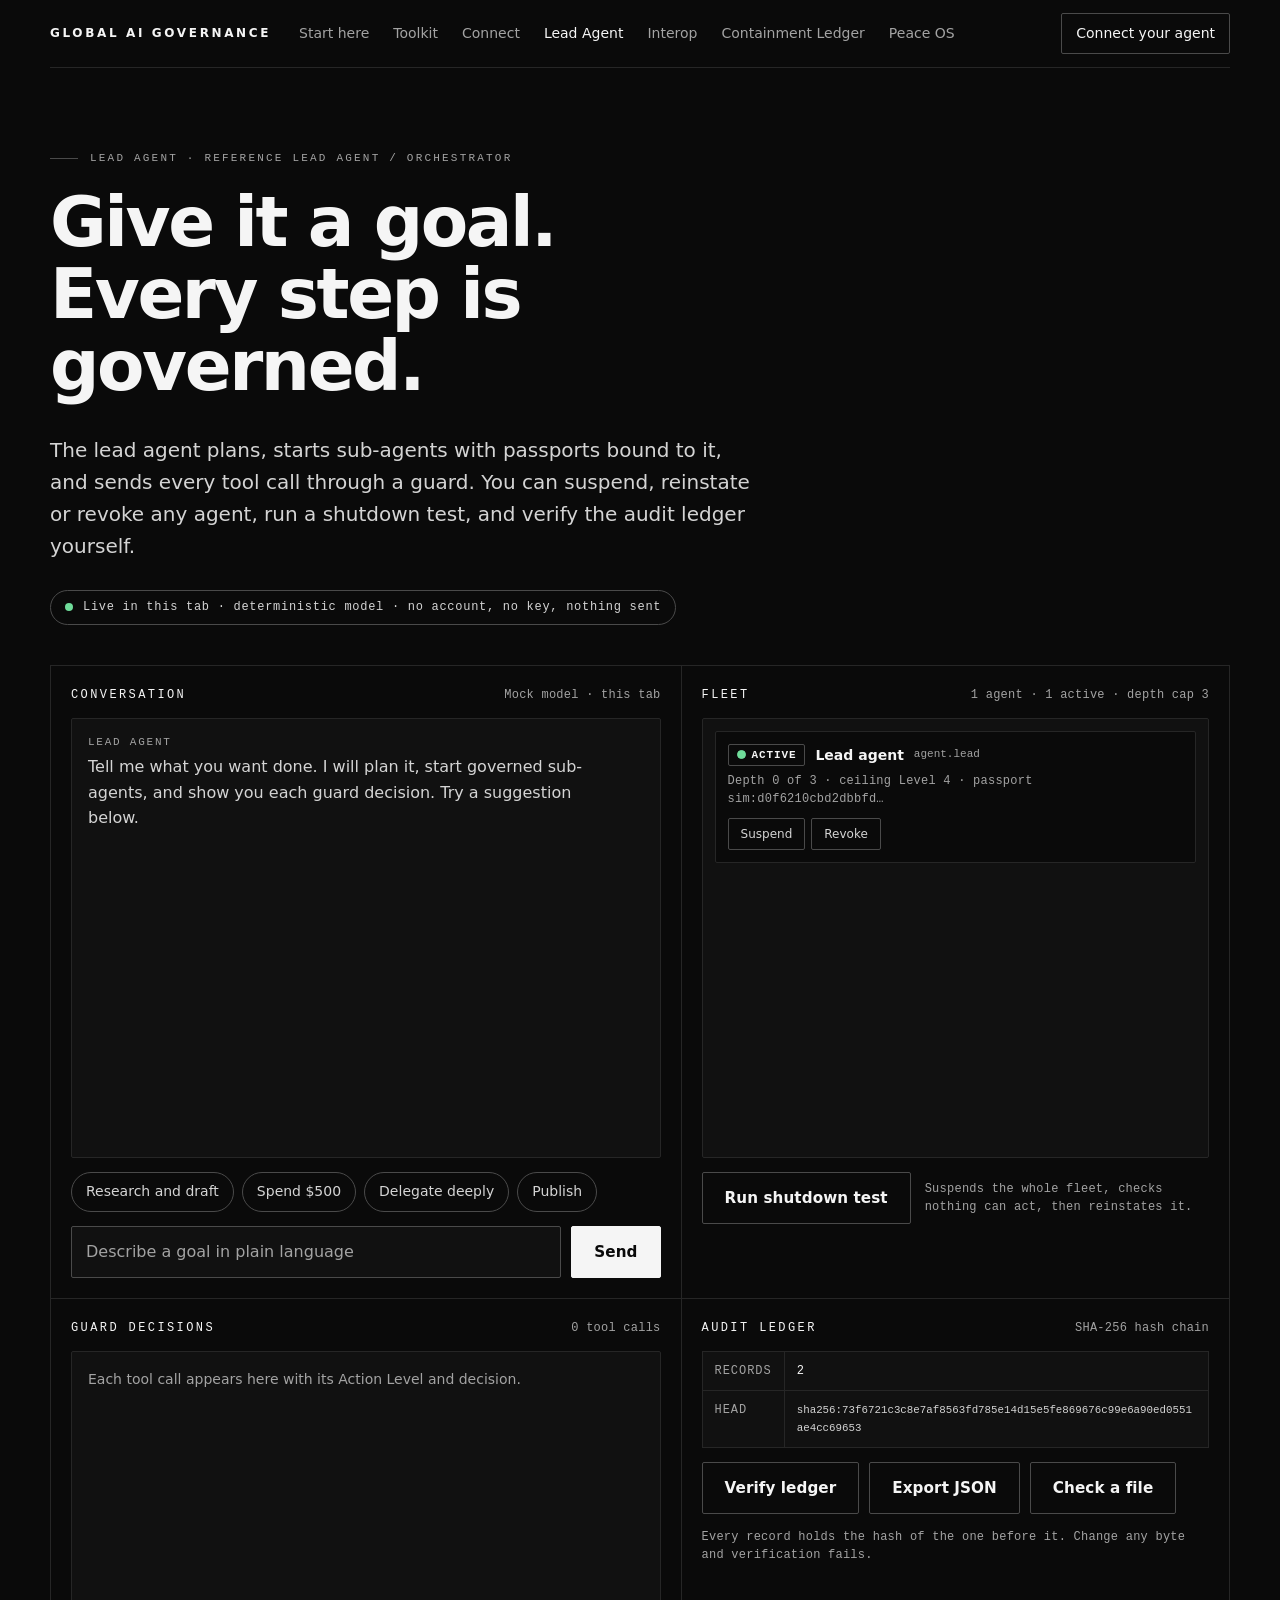
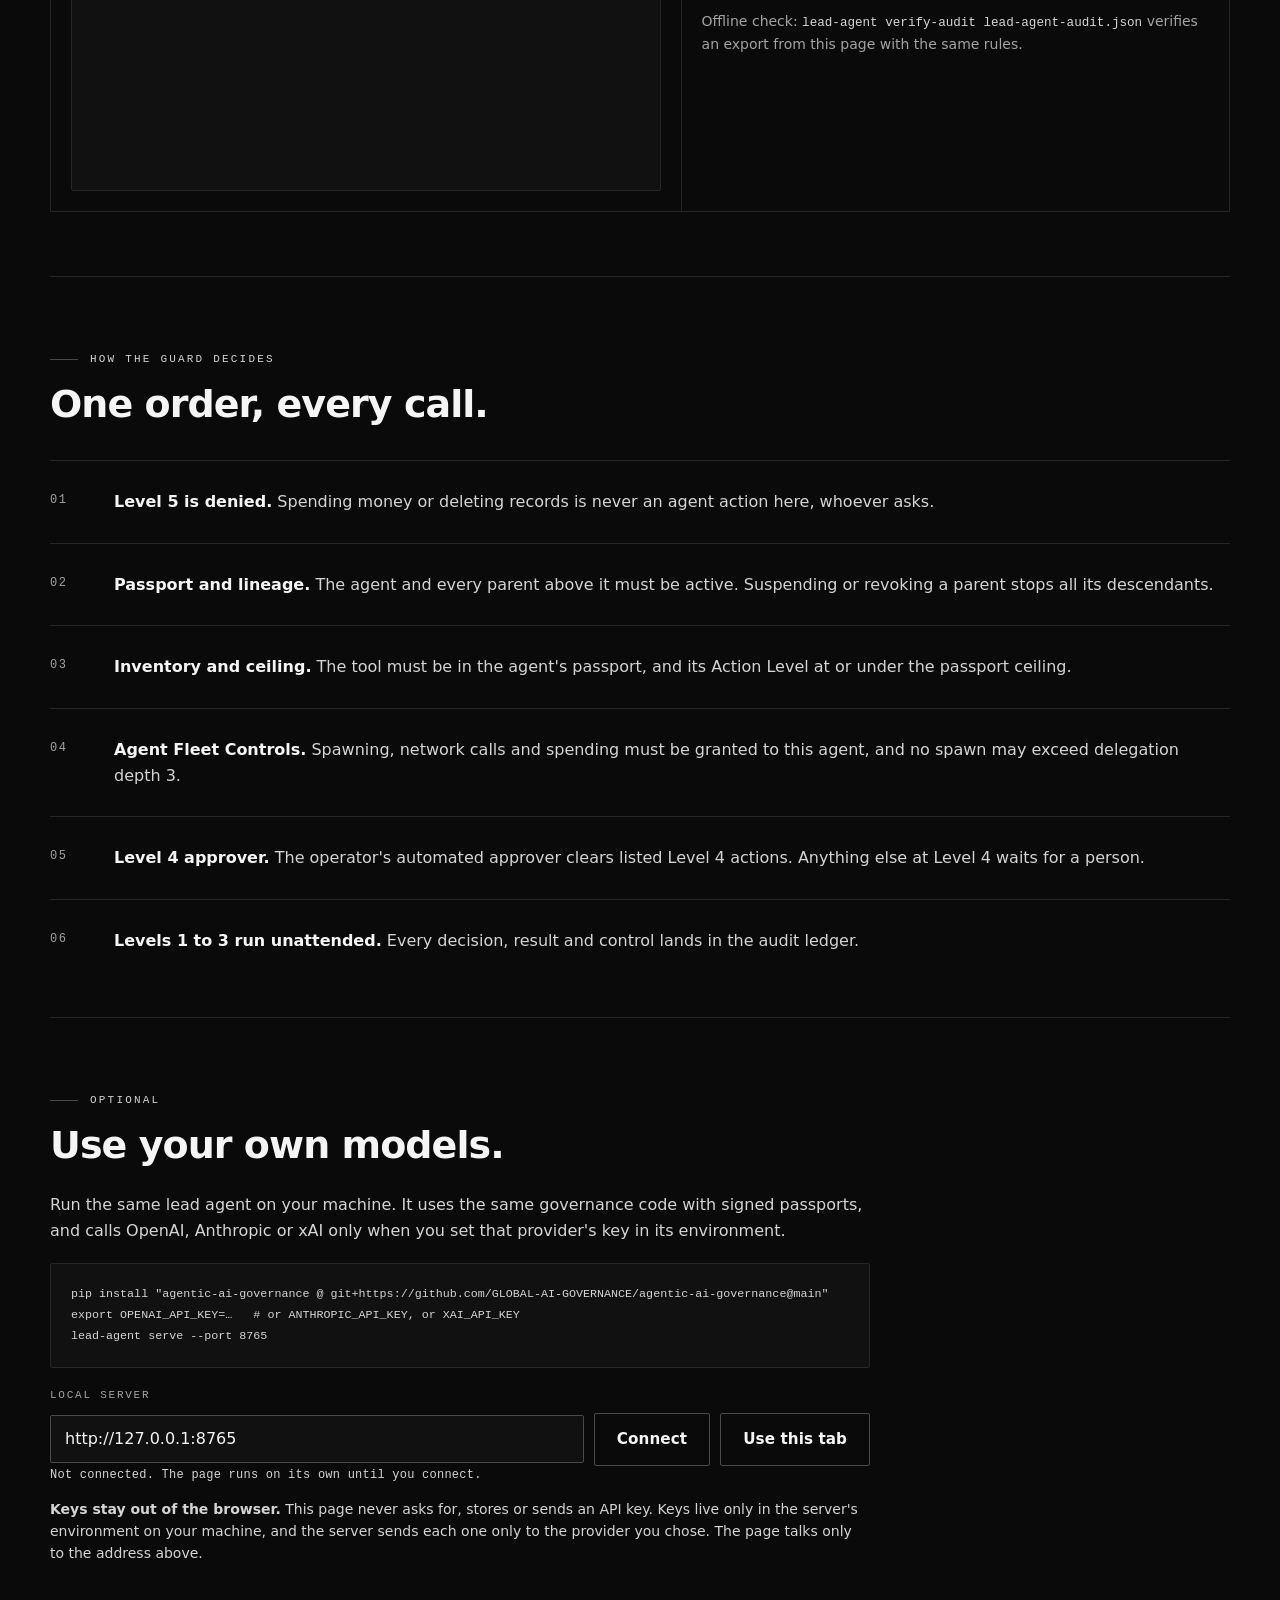
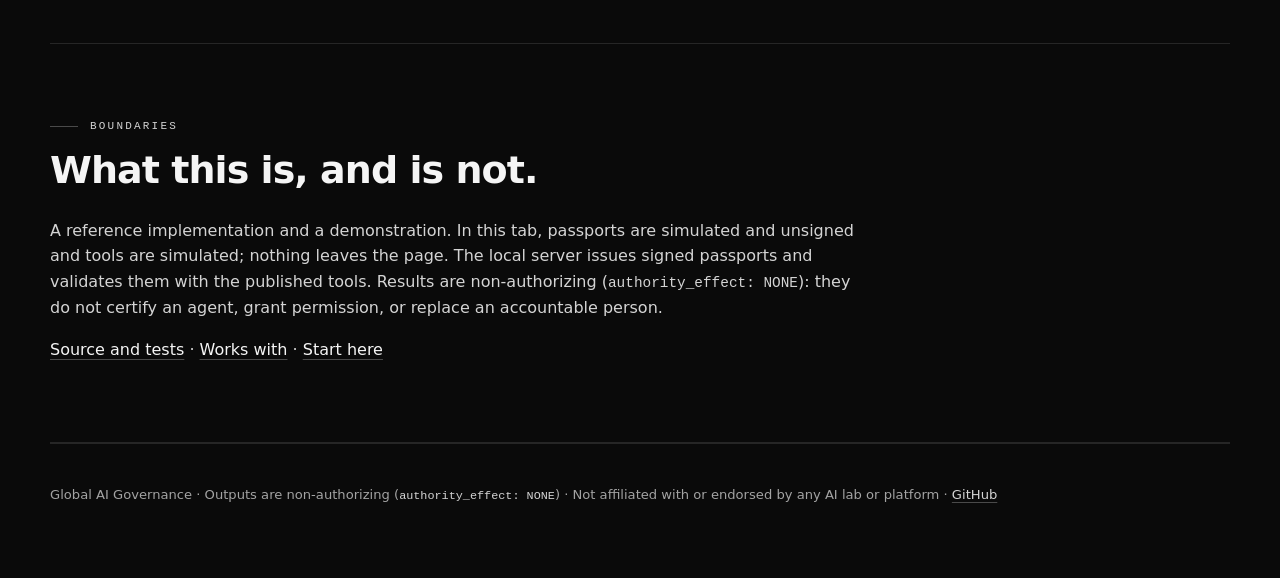
==== web/lead-agent/index.html @ 7dea2d12 "Fix UAT inventory defects and ship autonomous Lead Agent + interop Blank Schema Version cells defaul" ====
<!doctype html>
<html lang="en">
<head>
  <meta charset="utf-8">
  <meta name="viewport" content="width=device-width, initial-scale=1">
  <meta name="description" content="Lead Agent: a reference lead agent / orchestrator that runs in your browser. Give it a goal and watch every plan, sub-agent passport, guard decision and audit record. No account, no key, nothing sent.">
  <meta property="og:type" content="website">
  <meta property="og:url" content="https://ai-governance.solutions/lead-agent/">
  <meta property="og:title" content="Lead Agent · Global AI Governance">
  <meta property="og:description" content="A governed lead agent / orchestrator, live in your browser. Every tool call passes a guard; every step lands in a tamper-evident audit ledger.">
  <meta property="og:site_name" content="Global AI Governance">
  <meta property="og:image" content="https://ai-governance.solutions/og-image.png">
  <meta property="og:image:width" content="1200">
  <meta property="og:image:height" content="630">
  <meta property="og:image:alt" content="Global AI Governance: governance for AI agencies, agent fleets, and AI-run companies">
  <meta name="twitter:card" content="summary_large_image">
  <title>Lead Agent · Global AI Governance</title>
  <link rel="canonical" href="https://ai-governance.solutions/lead-agent/">
  <link rel="icon" href="../favicon.svg" type="image/svg+xml">
  <link rel="apple-touch-icon" href="../apple-touch-icon.png">
  <link rel="stylesheet" href="../styles.css">
  <link rel="stylesheet" href="./lead-agent.css">
  <link rel="alternate" type="application/json" href="../machine-interface.json" title="Machine interface">
  <link rel="alternate" type="text/plain" href="../llms.txt" title="llms.txt">
  <script type="module" src="./app.mjs"></script>
</head>
<body class="la-body">
  <a class="skip-link" href="#top">Skip to main content</a>
  <nav class="gaig-bar shell" aria-label="Global AI Governance sites">
    <a class="gaig-brand" href="../">Global AI Governance</a>
    <span class="gaig-links"><a href="../start.html">Start here</a><a href="../#toolkit">Toolkit</a><a href="../connect.html">Connect</a><a href="./" aria-current="page">Lead Agent</a><a href="../interoperability.html">Interop</a><a href="https://global-ai-governance.github.io/containment-ledger/">Containment Ledger</a><a href="https://global-ai-governance.github.io/peace-os/">Peace OS</a></span>
    <a class="gaig-cta" href="../connect.html#agents">Connect your agent</a>
  </nav>
  <main id="top" tabindex="-1">
    <header class="shell la-hero">
      <p class="eyebrow">Lead Agent · reference lead agent / orchestrator</p>
      <h1>Give it a goal. Every step is governed.</h1>
      <p class="lede">The lead agent plans, starts sub-agents with passports bound to it, and sends every tool call through a guard. You can suspend, reinstate or revoke any agent, run a shutdown test, and verify the audit ledger yourself.</p>
      <p class="la-live" id="live-status"><span class="la-pulse" aria-hidden="true"></span><span id="live-text">Live in this tab · deterministic model · no account, no key, nothing sent</span></p>
    </header>

    <section class="shell la-console" aria-label="Lead Agent console">
      <div class="la-grid">
        <section class="la-panel la-chat" aria-labelledby="chat-h">
          <div class="la-panel-head"><h2 id="chat-h">Conversation</h2><span class="la-meta" id="mode-label">Mock model · this tab</span></div>
          <div class="la-log" id="log" role="log" aria-live="polite" aria-label="Conversation" tabindex="0">
            <div class="la-msg la-msg-agent"><p class="la-who">Lead agent</p><p>Tell me what you want done. I will plan it, start governed sub-agents, and show you each guard decision. Try a suggestion below.</p></div>
          </div>
          <div class="la-suggest" aria-label="Suggested goals" role="group">
            <button type="button" class="la-chip" data-goal="Research agent governance on docs.example.org and draft a summary">Research and draft</button>
            <button type="button" class="la-chip" data-goal="Buy a $500 dataset licence">Spend $500</button>
            <button type="button" class="la-chip" data-goal="Delegate further: chain research sub-agents as deep as allowed">Delegate deeply</button>
            <button type="button" class="la-chip" data-goal="Publish the summary to the public site">Publish</button>
          </div>
          <form class="la-form" id="chat-form">
            <label class="visually-hidden" for="goal">Your goal</label>
            <input id="goal" name="goal" type="text" autocomplete="off" maxlength="500" placeholder="Describe a goal in plain language" required>
            <button type="submit" class="primary" id="send">Send</button>
          </form>
        </section>

        <section class="la-panel la-fleet" aria-labelledby="fleet-h">
          <div class="la-panel-head"><h2 id="fleet-h">Fleet</h2><span class="la-meta" id="fleet-meta">Depth cap 3</span></div>
          <div class="la-scroll la-tree" id="fleet" role="region" aria-label="Fleet tree" tabindex="0"><p class="la-empty">Starting the lead agent…</p></div>
          <div class="la-fleet-foot">
            <button type="button" class="template-button" id="shutdown">Run shutdown test</button>
            <p class="la-meta" id="shutdown-result" aria-live="polite">Suspends the whole fleet, checks nothing can act, then reinstates it.</p>
          </div>
        </section>
      </div>

      <div class="la-grid la-grid-2">
        <section class="la-panel" aria-labelledby="calls-h">
          <div class="la-panel-head"><h2 id="calls-h">Guard decisions</h2><span class="la-meta" id="calls-meta">0 tool calls</span></div>
          <ol class="la-scroll la-calls" id="calls" aria-label="Guard decisions, newest first" tabindex="0"><li class="la-empty">Each tool call appears here with its Action Level and decision.</li></ol>
        </section>

        <section class="la-panel" aria-labelledby="audit-h">
          <div class="la-panel-head"><h2 id="audit-h">Audit ledger</h2><span class="la-meta">SHA-256 hash chain</span></div>
          <dl class="la-stats">
            <div><dt>Records</dt><dd id="audit-length">0</dd></div>
            <div><dt>Head</dt><dd><code id="audit-head">none yet</code></dd></div>
          </dl>
          <div class="la-actions">
            <button type="button" class="template-button" id="verify">Verify ledger</button>
            <button type="button" class="template-button" id="export">Export JSON</button>
            <label class="template-button la-file" for="check-file">Check a file</label>
            <input class="visually-hidden" type="file" id="check-file" accept="application/json,.json">
          </div>
          <p class="la-meta la-result" id="audit-result" aria-live="polite">Every record holds the hash of the one before it. Change any byte and verification fails.</p>
          <p class="fineprint">Offline check: <code>lead-agent verify-audit lead-agent-audit.json</code> verifies an export from this page with the same rules.</p>
        </section>
      </div>
    </section>

    <section class="shell connect-section" aria-labelledby="how-h">
      <p class="eyebrow">How the guard decides</p>
      <h2 id="how-h">One order, every call.</h2>
      <ol class="steps la-steps">
        <li><strong>Level 5 is denied.</strong> Spending money or deleting records is never an agent action here, whoever asks.</li>
        <li><strong>Passport and lineage.</strong> The agent and every parent above it must be active. Suspending or revoking a parent stops all its descendants.</li>
        <li><strong>Inventory and ceiling.</strong> The tool must be in the agent's passport, and its Action Level at or under the passport ceiling.</li>
        <li><strong>Agent Fleet Controls.</strong> Spawning, network calls and spending must be granted to this agent, and no spawn may exceed delegation depth 3.</li>
        <li><strong>Level 4 approver.</strong> The operator's automated approver clears listed Level 4 actions. Anything else at Level 4 waits for a person.</li>
        <li><strong>Levels 1 to 3 run unattended.</strong> Every decision, result and control lands in the audit ledger.</li>
      </ol>
    </section>

    <section class="shell connect-section" aria-labelledby="own-h">
      <p class="eyebrow">Optional</p>
      <h2 id="own-h">Use your own models.</h2>
      <p>Run the same lead agent on your machine. It uses the same governance code with signed passports, and calls OpenAI, Anthropic or xAI only when you set that provider's key in its environment.</p>
      <pre class="la-cmd"><code>pip install "agentic-ai-governance @ git+https://github.com/GLOBAL-AI-GOVERNANCE/agentic-ai-governance@main"
export OPENAI_API_KEY=…   # or ANTHROPIC_API_KEY, or XAI_API_KEY
lead-agent serve --port 8765</code></pre>
      <form class="la-form la-connect" id="connect-form">
        <label for="server-url">Local server</label>
        <input id="server-url" type="url" value="http://127.0.0.1:8765" autocomplete="off" spellcheck="false">
        <button type="submit" class="template-button" id="connect">Connect</button>
        <button type="button" class="template-button" id="disconnect" hidden>Use this tab</button>
      </form>
      <p class="la-meta" id="connect-result" aria-live="polite">Not connected. The page runs on its own until you connect.</p>
      <p class="fineprint"><strong>Keys stay out of the browser.</strong> This page never asks for, stores or sends an API key. Keys live only in the server's environment on your machine, and the server sends each one only to the provider you chose. The page talks only to the address above.</p>
    </section>

    <section class="shell connect-section" aria-labelledby="bounds-h">
      <p class="eyebrow">Boundaries</p>
      <h2 id="bounds-h">What this is, and is not.</h2>
      <p>A reference implementation and a demonstration. In this tab, passports are simulated and unsigned and tools are simulated; nothing leaves the page. The local server issues signed passports and validates them with the published tools. Results are non-authorizing (<code>authority_effect: NONE</code>): they do not certify an agent, grant permission, or replace an accountable person.</p>
      <p><a href="https://github.com/GLOBAL-AI-GOVERNANCE/agentic-ai-governance/tree/main/examples/lead-agent">Source and tests</a> · <a href="../connect.html#works-with">Works with</a> · <a href="../start.html">Start here</a></p>
    </section>
    <noscript><p class="shell la-noscript">The live console needs JavaScript. Everything it does is available offline: <code>lead-agent demo</code> runs the same scenario and writes a verifiable audit ledger.</p></noscript>
  </main>
  <footer class="shell gaig-footer">
    <p>Global AI Governance · Outputs are non-authorizing (<code>authority_effect: NONE</code>) · Not affiliated with or endorsed by any AI lab or platform · <a href="https://github.com/GLOBAL-AI-GOVERNANCE">GitHub</a></p>
  </footer>
</body>
</html>
---- web/styles.css ----
/* Global AI Governance design tokens v1 (shared verbatim across ai-governance.solutions, Peace OS, and Containment Ledger) */
:root, [data-g-scheme="dark"] {
  --g-font-sans: Inter, ui-sans-serif, system-ui, -apple-system, BlinkMacSystemFont, "Segoe UI", "Helvetica Neue", Arial, sans-serif;
  --g-font-mono: ui-monospace, SFMono-Regular, "SF Mono", Menlo, Consolas, "Liberation Mono", monospace;
  --g-text-2xs: .6875rem; --g-text-xs: .75rem; --g-text-sm: .875rem; --g-text-base: 1rem; --g-text-lg: 1.125rem; --g-text-xl: 1.375rem; --g-text-2xl: 1.75rem;
  --g-text-3xl: clamp(1.75rem, 3vw, 2.375rem); --g-text-display: clamp(2.5rem, 5.4vw, 4.75rem);
  --g-leading-tight: 1.04; --g-leading-snug: 1.25; --g-leading-body: 1.6;
  --g-tracking-display: -.035em; --g-tracking-caps: .16em;
  --g-space-1: .25rem; --g-space-2: .5rem; --g-space-3: .75rem; --g-space-4: 1rem; --g-space-5: 1.5rem; --g-space-6: 2rem; --g-space-7: 3rem; --g-space-8: 4rem; --g-space-9: 6rem;
  --g-radius-sm: 2px; --g-radius: 4px; --g-radius-lg: 8px;
  --g-hairline: 1px; --g-focus-width: 2px; --g-focus-offset: 3px;
  --g-ease: cubic-bezier(.2, .7, .2, 1); --g-duration: 180ms;
  --g-shell: 1180px; --g-measure: 68ch;
  color-scheme: dark;
  --g-bg: #0a0a0a; --g-surface: #111111; --g-surface-2: #171717;
  --g-line: #262626; --g-line-strong: #4a4a4a;
  --g-text: #f5f5f5; --g-text-2: #d4d4d4; --g-text-muted: #a3a3a3;
  --g-invert-bg: #f5f5f5; --g-invert-text: #0a0a0a;
  --g-focus: #ffffff; --g-signal: #e8a49c;
}
[data-g-scheme="light"] {
  color-scheme: light;
  --g-bg: #ffffff; --g-surface: #fafafa; --g-surface-2: #f3f3f3;
  --g-line: #e2e2e2; --g-line-strong: #8a8a8a;
  --g-text: #0a0a0a; --g-text-2: #262626; --g-text-muted: #595959;
  --g-invert-bg: #0a0a0a; --g-invert-text: #f5f5f5;
  --g-focus: #0a0a0a; --g-signal: #8f2d2d;
}
/* Status marks: meaning is carried by shape, fill, and weight; color is never the only cue. */
.g-badge { display: inline-flex; align-items: center; gap: .5em; padding: .3em .65em; border: var(--g-hairline) solid var(--g-line-strong); border-radius: var(--g-radius-sm); color: var(--g-text); font: 600 var(--g-text-2xs)/1.3 var(--g-font-mono); letter-spacing: .08em; text-transform: uppercase; white-space: normal; max-width: 100%; overflow-wrap: anywhere; }
.g-badge::before, .g-status::before { content: ""; flex: 0 0 auto; width: .55em; height: .55em; border: 1.5px solid currentColor; border-radius: 50%; }
.g-badge[data-g-status="done"], .g-status[data-g-status="done"] { font-weight: 700; }
.g-badge[data-g-status="done"] { background: var(--g-invert-bg); border-color: var(--g-invert-bg); color: var(--g-invert-text); }
.g-badge[data-g-status="done"]::before, .g-status[data-g-status="done"]::before { background: currentColor; }
.g-badge[data-g-status="pending"] { border-style: dashed; color: var(--g-text-muted); }
.g-badge[data-g-status="pending"]::before, .g-status[data-g-status="pending"]::before { border-style: dashed; }
.g-badge[data-g-status="blocked"], .g-status[data-g-status="blocked"] { color: var(--g-signal); font-weight: 700; }
.g-badge[data-g-status="blocked"] { border-width: 2px; border-color: currentColor; }
.g-badge[data-g-status="blocked"]::before, .g-status[data-g-status="blocked"]::before { border-radius: 0; background: currentColor; }
.g-status { display: inline-flex; align-items: baseline; gap: .55em; }
.g-status::before { transform: translateY(-.05em); }

/* Global AI Governance design tokens v2: atmosphere (shared verbatim across ai-governance.solutions, Peace OS, and Containment Ledger) */
:root, [data-g-scheme="dark"] {
  --g-tracking-label: .2em;
  --g-grid-size: 56px;
  --g-grid-line: rgb(255 255 255 / .045);
  --g-glow: rgb(255 255 255 / .07);
  --g-glow-strong: rgb(255 255 255 / .16);
  --g-rule-lit: rgb(255 255 255 / .7);
  --g-reveal: 1.8s;
}
[data-g-scheme="light"] {
  --g-grid-line: rgb(10 10 10 / .055);
  --g-glow: rgb(10 10 10 / .045);
  --g-glow-strong: rgb(10 10 10 / .12);
  --g-rule-lit: rgb(10 10 10 / .55);
}
/* Field: a hairline grid that fades toward every edge, a soft edge glow, and a luminous rule drawn once along the lower edge. Decorative only; no layout shift. */
.g-field { position: relative; isolation: isolate; }
.g-field::before { content: ""; position: absolute; inset: 0; z-index: -1; pointer-events: none; background-image: radial-gradient(ellipse 60% 70% at 30% 20%, var(--g-glow), transparent 70%), linear-gradient(var(--g-grid-line) 1px, transparent 1px), linear-gradient(90deg, var(--g-grid-line) 1px, transparent 1px); background-size: 100% 100%, var(--g-grid-size) var(--g-grid-size), var(--g-grid-size) var(--g-grid-size); background-position: 0 0, -1px -1px, -1px -1px; -webkit-mask-image: radial-gradient(ellipse 70% 85% at 30% 45%, #000 15%, transparent 72%); mask-image: radial-gradient(ellipse 70% 85% at 30% 45%, #000 15%, transparent 72%); }
.g-field::after { content: ""; position: absolute; left: 0; right: 0; bottom: -1px; height: 1px; pointer-events: none; background: linear-gradient(90deg, transparent, var(--g-rule-lit) 22%, transparent 78%); transform-origin: 0 50%; animation: g-draw var(--g-reveal) var(--g-ease) .25s both; }
@keyframes g-draw { from { opacity: 0; transform: scaleX(0); } to { opacity: 1; transform: scaleX(1); } }
@media (prefers-reduced-motion: reduce) { .g-field::after { animation: none; } }
@media (forced-colors: active) { .g-field::before, .g-field::after { display: none; } }
/* Machine detail: versions, hashes, and identifiers read as instrument text. */
code, pre, kbd, samp, .g-badge { font-variant-numeric: tabular-nums slashed-zero; }

/* Site: ai-governance.solutions */
:root { --ink:var(--g-text); --muted:var(--g-text-muted); --panel:var(--g-surface); --line:var(--g-line); }
* { box-sizing:border-box; }
@media (prefers-reduced-motion: no-preference) { html:focus-within { scroll-behavior:smooth; } }
@media (prefers-reduced-motion: reduce) { html { scroll-behavior:auto; } }
html { scroll-padding-top: 6rem; }
[id] { scroll-margin-top: 6rem; }
body { margin:0; background:var(--g-bg); color:var(--g-text); font:400 var(--g-text-base)/var(--g-leading-body) var(--g-font-sans); -webkit-font-smoothing:antialiased; -moz-osx-font-smoothing:grayscale; text-rendering:optimizeLegibility; }
::selection { background:var(--g-invert-bg); color:var(--g-invert-text); }
button, input { font:inherit; }
button { cursor:pointer; }
a { color:var(--g-text); text-decoration:underline; text-decoration-color:var(--g-line-strong); text-decoration-thickness:1px; text-underline-offset:.22em; transition:text-decoration-color var(--g-duration) var(--g-ease), color var(--g-duration) var(--g-ease); }
a:hover { text-decoration-color:currentColor; }
code { font-family:var(--g-font-mono); font-size:.9em; color:var(--g-text-2); }
h2 { font-weight:600; letter-spacing:-.02em; line-height:var(--g-leading-snug); }
.shell { width:min(var(--g-shell), calc(100% - 48px)); margin-inline:auto; }

/* Header and navigation */
.gaig-bar { display:flex; flex-wrap:wrap; align-items:center; gap:10px 28px; min-height:68px; padding:12px 0; border-bottom:var(--g-hairline) solid var(--g-line); font-size:var(--g-text-sm); }
.gaig-bar a { color:var(--g-text-muted); text-decoration:none; }
.gaig-bar a:hover,.gaig-bar a[aria-current="page"] { color:var(--g-text); }
.gaig-brand { color:var(--g-text) !important; font-weight:600; font-size:var(--g-text-xs); letter-spacing:.22em; text-transform:uppercase; }
.gaig-links { display:flex; flex-wrap:wrap; gap:24px; flex:1; }
.gaig-cta { border:var(--g-hairline) solid var(--g-line-strong); color:var(--g-text) !important; padding:8px 14px; border-radius:var(--g-radius-sm); font-weight:500; transition:box-shadow var(--g-duration) var(--g-ease), border-color var(--g-duration) var(--g-ease), background-color var(--g-duration) var(--g-ease), color var(--g-duration) var(--g-ease); }
.gaig-cta:hover { background:var(--g-invert-bg); border-color:var(--g-invert-bg); color:var(--g-invert-text) !important; box-shadow:0 0 24px var(--g-glow-strong); }

/* Type */
.eyebrow,.card-kicker { display:flex; align-items:center; gap:12px; color:var(--g-text-muted); letter-spacing:var(--g-tracking-label); text-transform:uppercase; font:500 var(--g-text-2xs)/1.4 var(--g-font-mono); }
.eyebrow::before { content:""; width:28px; height:1px; background:var(--g-line-strong); flex:0 0 auto; }
h1,.hero-title { margin:.3em 0; max-width:900px; font-size:var(--g-text-display); line-height:var(--g-leading-tight); letter-spacing:var(--g-tracking-display); font-weight:600; }
.lede { max-width:700px; color:var(--g-text-2); font-size:clamp(1.05rem,1.6vw,1.25rem); line-height:1.6; }
.fineprint { color:var(--g-text-muted); font-size:var(--g-text-sm); max-width:680px; }
.journey { max-width:760px; color:var(--g-text-muted); font-size:var(--g-text-sm); }.machine-link { font-size:var(--g-text-sm); color:var(--g-text-muted); }

/* Buttons */
.actions { display:flex; flex-wrap:wrap; gap:12px; margin:36px 0 22px; }
.primary,.file-button,.template-button { display:inline-flex; align-items:center; min-height:48px; border:var(--g-hairline) solid var(--g-invert-bg); background:var(--g-invert-bg); color:var(--g-invert-text); font-weight:600; font-size:.95rem; letter-spacing:.005em; padding:13px 22px; border-radius:var(--g-radius-sm); text-decoration:none; transition:background-color var(--g-duration) var(--g-ease), border-color var(--g-duration) var(--g-ease), color var(--g-duration) var(--g-ease), box-shadow var(--g-duration) var(--g-ease); }
.primary:hover { background:#d9d9d9; border-color:#d9d9d9; box-shadow:0 0 32px var(--g-glow-strong); }
.file-button,.template-button { background:transparent; color:var(--g-text); border-color:var(--g-line-strong); cursor:pointer; }
.file-button:hover,.template-button:hover { border-color:var(--g-text); }
.file-button { position:relative; overflow:hidden; }.file-button input { position:absolute; inset:0; width:100%; height:100%; opacity:0; pointer-events:none; }

/* Toolkit hero */
.hero { min-height:620px; display:grid; grid-template-columns:minmax(0,1.45fr) minmax(310px,.55fr); gap:88px; align-items:center; padding-block:96px; }
.value-path { display:grid; grid-template-columns:repeat(3,1fr); gap:1px; max-width:760px; margin-top:32px; background:var(--g-line); border:var(--g-hairline) solid var(--g-line); }.value-path p { margin:0; padding:16px 18px; background:var(--g-bg); }.value-path strong,.value-path span { display:block; }.value-path strong { color:var(--g-text-muted); font:500 var(--g-text-2xs)/1.4 var(--g-font-mono); text-transform:uppercase; letter-spacing:.14em; }.value-path span { margin-top:6px; font-size:.92rem; }
.contract-card { background:var(--g-surface); border:var(--g-hairline) solid var(--g-line); padding:34px; border-radius:var(--g-radius-sm); }
.contract-card ol { padding:0; margin:24px 0 0; list-style:none; }.contract-card li { display:flex; gap:20px; padding:16px 0; border-top:var(--g-hairline) solid var(--g-line); font-weight:500; }.contract-card li span { color:var(--g-text-muted); font:500 var(--g-text-xs) var(--g-font-mono); padding-top:.15em; }

/* Workspace */
.workspace { border:var(--g-hairline) solid var(--g-line); background:var(--g-surface); margin-bottom:96px; border-radius:var(--g-radius-sm); }
.workspace-head { display:grid; grid-template-columns:1fr auto auto; gap:18px; align-items:end; padding:28px; }.workspace-head h2 { margin:3px 0 0; }.workspace-head label { display:block; color:var(--g-text-muted); font-size:.8rem; margin-top:10px; }.workspace-head input { display:block; margin-top:5px; width:250px; background:var(--g-bg); color:var(--g-text); border:var(--g-hairline) solid var(--g-line-strong); border-radius:var(--g-radius-sm); padding:10px; }.advanced { min-width:250px; color:var(--g-text-muted); }.advanced summary { cursor:pointer; color:var(--g-text); }.advanced p { margin:5px 0 0; font-size:.78rem; }
.tabs { display:flex; overflow:auto; border-block:var(--g-hairline) solid var(--g-line); }.tab { flex:1; min-width:170px; color:var(--g-text-muted); background:var(--g-surface); border:0; border-right:var(--g-hairline) solid var(--g-line); padding:15px; transition:color var(--g-duration) var(--g-ease), background-color var(--g-duration) var(--g-ease); }.tab:hover { color:var(--g-text); }.tab.active { color:var(--g-invert-text); background:var(--g-invert-bg); font-weight:600; }
.panel { display:none; padding:28px; }.panel.active { display:block; }
.summary-grid { display:grid; grid-template-columns:repeat(4,1fr); gap:1px; background:var(--g-line); border:var(--g-hairline) solid var(--g-line); margin-bottom:24px; }.summary-grid article { background:var(--g-bg); padding:18px; }.summary-grid span { display:block; color:var(--g-text-muted); font:500 var(--g-text-2xs)/1.4 var(--g-font-mono); letter-spacing:.12em; text-transform:uppercase; }.summary-grid strong { font-size:1.2rem; font-weight:600; }
.table-wrap { overflow:auto; } table { width:100%; border-collapse:collapse; min-width:760px; } th,td { padding:14px 12px; text-align:left; border-bottom:var(--g-hairline) solid var(--g-line); vertical-align:top; } th { color:var(--g-text-muted); font:500 var(--g-text-2xs)/1.4 var(--g-font-mono); letter-spacing:.14em; text-transform:uppercase; border-bottom-color:var(--g-line-strong); }
tbody tr { transition:background-color var(--g-duration) var(--g-ease); } tbody tr:hover { background:var(--g-surface); }

/* Results: gate state is named in text; weight and border style reinforce it */
.gate { border:var(--g-hairline) solid var(--g-line); border-left:3px solid var(--g-text); padding:22px 26px; background:var(--g-bg); margin-bottom:20px; }.gate.blocked { border-left:8px solid var(--g-signal); background:var(--g-surface-2); }.gate.review_required { border-left:4px dashed var(--g-text); }.gate p,.gate h3 { margin:0; }.gate p,.gate span { color:var(--g-text-muted); }.gate h3 { font-size:1.8rem; font-weight:600; letter-spacing:-.02em; }
.finding { border:var(--g-hairline) solid var(--g-line); margin-top:12px; padding:22px; background:var(--g-bg); }.finding h3 { margin:12px 0 3px; font-weight:600; }.finding p { margin:0; color:var(--g-text-muted); }
.severity { display:inline-block; padding:.3em .65em; border:var(--g-hairline) solid var(--g-line-strong); border-radius:var(--g-radius-sm); color:var(--g-text-2); font:600 var(--g-text-2xs)/1.3 var(--g-font-mono); letter-spacing:.08em; text-transform:uppercase; }.severity.critical { background:var(--g-invert-bg); border-color:var(--g-invert-bg); color:var(--g-invert-text); font-weight:700; }.severity.high { border:2px solid var(--g-text); color:var(--g-text); font-weight:700; }.severity.tier { border-style:dashed; color:var(--g-text-muted); }
.finding h4 { margin:18px 0 3px; font:500 var(--g-text-2xs)/1.4 var(--g-font-mono); text-transform:uppercase; letter-spacing:.12em; color:var(--g-text); }.finding details { margin-top:16px; border-top:var(--g-hairline) solid var(--g-line); padding-top:12px; }.finding summary { cursor:pointer; color:var(--g-text); text-decoration:underline; text-decoration-color:var(--g-line-strong); text-underline-offset:.22em; }.finding code { overflow-wrap:anywhere; }.result-explanation { display:grid; grid-template-columns:1fr 1fr; gap:12px; margin-bottom:20px; }.result-explanation article { border:var(--g-hairline) solid var(--g-line); padding:20px; }.result-explanation h3 { margin:0 0 8px; font:500 var(--g-text-2xs)/1.4 var(--g-font-mono); letter-spacing:.12em; text-transform:uppercase; color:var(--g-text-muted); }.result-explanation p { margin:0; color:var(--g-text-2); }
.output-switch { display:flex; gap:8px; margin-bottom:12px; flex-wrap:wrap; }.output-switch button { background:transparent; color:var(--g-text-muted); border:var(--g-hairline) solid var(--g-line); border-radius:var(--g-radius-sm); padding:7px 12px; }.output-switch button.active { border-color:var(--g-text); color:var(--g-text); font-weight:600; }
pre { max-height:560px; overflow:auto; background:var(--g-surface); border:var(--g-hairline) solid var(--g-line); border-radius:var(--g-radius-sm); padding:20px; color:var(--g-text-2); font:13px/1.6 var(--g-font-mono); }
.download-grid { display:grid; grid-template-columns:repeat(3,1fr); gap:10px; }.download { min-height:85px; text-align:left; border:var(--g-hairline) solid var(--g-line); border-radius:var(--g-radius-sm); background:var(--g-bg); color:var(--g-text); padding:16px; overflow-wrap:anywhere; transition:border-color var(--g-duration) var(--g-ease); }.download:hover { border-color:var(--g-text); }.download span { display:block; color:var(--g-text-muted); font:500 var(--g-text-2xs) var(--g-font-mono); letter-spacing:.12em; margin-bottom:8px; }
.error { margin:0 28px 20px; border:var(--g-hairline) solid var(--g-line-strong); border-left:4px solid var(--g-signal); color:var(--g-text); padding:14px 16px; background:var(--g-surface-2); }
.profile-workspace { padding-block:56px; }.profile-result { margin-top:24px; }.profile-result article,.profile-result pre { border:var(--g-hairline) solid var(--g-line); padding:16px; overflow:auto; }.profile-status { color:var(--g-text); font-weight:600; letter-spacing:.08em; }
.decision-surface { display:grid; grid-template-columns:repeat(4,1fr); gap:1px; padding:1px; background:var(--g-line); list-style-position:inside; }.decision-surface li { background:var(--g-bg); padding:18px; }.decision-surface h3 { display:inline; font:500 var(--g-text-2xs)/1.4 var(--g-font-mono); letter-spacing:.12em; color:var(--g-text-muted); text-transform:uppercase; }.decision-surface p { color:var(--g-text-2); }.authority-boundary { border-left:2px solid var(--g-text); padding:14px 18px; }
footer { color:var(--g-text-muted); border-top:var(--g-hairline) solid var(--g-line); padding:32px 0 64px; font-size:.82rem; }.visually-hidden { position:absolute; width:1px; height:1px; clip:rect(0 0 0 0); overflow:hidden; }
footer a { color:var(--g-text-2); }
@media (max-width:800px) { .hero { grid-template-columns:1fr; gap:35px; padding-block:64px; }.workspace-head { grid-template-columns:1fr; }.workspace-head input { width:100%; }.summary-grid,.download-grid,.value-path { grid-template-columns:1fr 1fr; } }
@media (max-width:520px) { .shell { width:min(100% - 32px,1180px); }h1,.hero-title { font-size:2.6rem; }.summary-grid,.download-grid,.value-path,.result-explanation { grid-template-columns:1fr; }.panel { padding:16px; } }
.gaig-footer p { margin:8px 0; }.gaig-footer-ctas { font-weight:500; }
.connect-section { padding-block:64px; border-bottom:var(--g-hairline) solid var(--g-line); }.connect-section h2 { margin:.35em 0 .6em; font-size:var(--g-text-3xl); letter-spacing:-.025em; }.connect-section p,.connect-section li { color:var(--g-text-2); max-width:820px; }.connect-section a.primary { color:var(--g-invert-text); text-decoration:none; }.connect-section a.template-button { color:var(--g-text); text-decoration:none; }.connect-hero { padding-block:88px 72px; }.connect-hero h1 { font-size:var(--g-text-display); }.status-table { min-width:0; }
.connect-section li + li { margin-top:6px; }

/* Accessibility and narrow-screen corrections */
.skip-link { position:absolute; left:12px; top:-60px; z-index:10; background:var(--g-invert-bg); color:var(--g-invert-text); padding:10px 14px; font-weight:600; border-radius:var(--g-radius-sm); text-decoration:none; }
.skip-link:focus { top:12px; }
main:focus { outline:none; }
pre:focus-visible,.table-wrap:focus-visible,.panel:focus-visible,.tab:focus-visible,.output-switch button:focus-visible,.download:focus-visible { outline:var(--g-focus-width) solid var(--g-focus); outline-offset:2px; }
.evaluation-status { margin:0 0 12px; color:var(--g-text-muted); font-size:.85rem; min-height:1.2em; }
.status-table td { overflow-wrap:break-word; hyphens:auto; }
.status-table .g-badge { text-transform:none; letter-spacing:.02em; }
@media (max-width:560px) {
  .status-table { width:100%; table-layout:fixed; font-size:.82rem; }
  .status-table th:nth-child(1) { width:32%; }
  .status-table th:nth-child(2) { width:35%; }
  .status-table th:nth-child(3) { width:33%; }
  .status-table th,.status-table td { padding:10px 5px; }
  .status-table .g-badge { font-family:var(--g-font-sans); font-size:.75rem; letter-spacing:0; padding:.3em .45em; gap:.4em; overflow-wrap:break-word; }
}
/* Focus, motion, and readability */
:where(a,button,input,select,textarea,summary,[tabindex]):focus-visible { outline:var(--g-focus-width) solid var(--g-focus); outline-offset:var(--g-focus-offset); }
.file-button:focus-within { outline:var(--g-focus-width) solid var(--g-focus); outline-offset:var(--g-focus-offset); }
@media (prefers-reduced-motion: reduce) { *,*::before,*::after { animation-duration:.01ms !important; animation-iteration-count:1 !important; transition-duration:.01ms !important; } }

/* Brand landing */
.connect-hero h1 { max-width:980px; }
.hero-title { font-size:clamp(2.4rem,4.6vw,4.25rem); }
.start-paths { list-style:none; padding:0; margin:28px 0 0; display:grid; grid-template-columns:repeat(4,minmax(0,1fr)); gap:1px; background:var(--g-line); border:var(--g-hairline) solid var(--g-line); }
.start-paths a { display:block; height:100%; padding:28px 26px; background:var(--g-bg); color:var(--g-text) !important; text-decoration:none; transition:background-color var(--g-duration) var(--g-ease), box-shadow var(--g-duration) var(--g-ease); }
.start-paths a:hover { background:var(--g-surface-2); box-shadow:inset 0 1px 0 var(--g-rule-lit); }
.start-paths strong { display:block; margin-bottom:10px; color:var(--g-text); font-weight:600; font-size:1.05rem; }
.start-paths span { display:block; color:var(--g-text-muted); line-height:1.6; }
@media (max-width:960px) { .start-paths { grid-template-columns:repeat(2,minmax(0,1fr)); } }
@media (max-width:560px) { .start-paths { grid-template-columns:1fr; } }
@media (max-width:520px) { .gaig-links { order:3; flex:1 1 100%; gap:18px; } .connect-hero { padding-block:56px 48px; } .connect-section { padding-block:48px; } }
.recipe-group { margin:48px 0 4px; font-size:var(--g-text-xl); font-weight:600; letter-spacing:-.015em; }.recipes { display:grid; grid-template-columns:repeat(auto-fill,minmax(min(100%,340px),1fr)); gap:1px; margin-top:20px; background:var(--g-line); border:var(--g-hairline) solid var(--g-line); }.recipe { min-width:0; display:flex; flex-direction:column; padding:20px; background:var(--g-bg); }.recipe h4 { margin:0; font-size:var(--g-text-base); font-weight:600; }.connect-section .recipe-note { flex:1 0 auto; margin:6px 0 14px; color:var(--g-text-muted); font-size:var(--g-text-sm); }.recipe pre { margin:0; padding:14px 16px; font-size:12px; }
.agent-prompt { white-space:pre-wrap; overflow-wrap:anywhere; color:var(--g-text); }
/* Proof, suite, toolkit section, and scope */
.proof { list-style:none; display:grid; grid-template-columns:repeat(4,minmax(0,1fr)); gap:1px; margin:48px 0 0; padding:0; background:var(--g-line); border:var(--g-hairline) solid var(--g-line); }
.proof li { margin:0; padding:18px 20px; background:var(--g-bg); color:var(--g-text-2); font-size:var(--g-text-sm); line-height:1.55; }
.connect-section .proof li + li { margin-top:0; }
.proof span { display:block; margin-bottom:8px; color:var(--g-text); font:500 var(--g-text-2xs)/1.4 var(--g-font-mono); letter-spacing:var(--g-tracking-label); text-transform:uppercase; }
.suite { list-style:none; display:grid; grid-template-columns:repeat(3,minmax(0,1fr)); gap:1px; margin:28px 0 0; padding:0; background:var(--g-line); border:var(--g-hairline) solid var(--g-line); }
.suite li { display:flex; flex-direction:column; align-items:flex-start; gap:12px; margin:0; padding:24px; background:var(--g-bg); transition:background-color var(--g-duration) var(--g-ease), box-shadow var(--g-duration) var(--g-ease); }
.connect-section .suite li + li { margin-top:0; }
.suite li:hover { background:var(--g-surface); box-shadow:inset 0 1px 0 var(--g-rule-lit); }
.suite h3 { margin:0; font-size:var(--g-text-lg); font-weight:600; letter-spacing:-.01em; line-height:var(--g-leading-snug); }
.suite h3 a { text-decoration:none; }
.suite h3 a:hover { text-decoration:underline; }
.connect-section .suite p { flex:1 0 auto; margin:0; color:var(--g-text-muted); font-size:var(--g-text-sm); }
.suite .g-badge { text-transform:none; letter-spacing:.02em; }
#toolkit { border-bottom:var(--g-hairline) solid var(--g-line); }
#toolkit:focus { outline:none; }
#toolkit .hero-title { font-size:var(--g-text-3xl); letter-spacing:-.025em; }
#toolkit.hero { min-height:0; padding-block:64px; }
.scope-list { display:grid; grid-template-columns:repeat(3,minmax(0,1fr)); gap:32px; margin:28px 0 0; }
.scope-list dt { margin-bottom:8px; color:var(--g-text); font-weight:600; }
.scope-list dd { margin:0; color:var(--g-text-muted); font-size:var(--g-text-sm); line-height:1.65; }
@media (max-width:960px) { .proof { grid-template-columns:repeat(2,minmax(0,1fr)); } .suite { grid-template-columns:repeat(2,minmax(0,1fr)); } }
@media (max-width:800px) { .scope-list { grid-template-columns:1fr; gap:20px; } }
@media (max-width:560px) { .proof,.suite { grid-template-columns:1fr; } .suite li { padding:20px; } }
/* Start where you are */
.jump { list-style:none; display:grid; grid-template-columns:repeat(4,minmax(0,1fr)); gap:1px; margin:40px 0 8px; padding:0; background:var(--g-line); border:var(--g-hairline) solid var(--g-line); }
.connect-section .jump li + li { margin-top:0; }
.jump a { display:block; height:100%; padding:20px 22px; background:var(--g-bg); color:var(--g-text) !important; font-weight:600; text-decoration:none; transition:background-color var(--g-duration) var(--g-ease), box-shadow var(--g-duration) var(--g-ease); }
.jump a:hover { background:var(--g-surface-2); box-shadow:inset 0 1px 0 var(--g-rule-lit); }
.jump span,.flow span { display:block; margin-bottom:10px; color:var(--g-text-muted); font:500 var(--g-text-2xs)/1.4 var(--g-font-mono); letter-spacing:var(--g-tracking-label); text-transform:uppercase; }
.steps { counter-reset:step; list-style:none; margin:32px 0 0; padding:0; border-top:var(--g-hairline) solid var(--g-line); }
.connect-section .steps > li { counter-increment:step; position:relative; margin:0; padding:28px 0 28px 64px; border-bottom:var(--g-hairline) solid var(--g-line); max-width:none; }
.steps > li::before { content:counter(step, decimal-leading-zero); position:absolute; left:0; top:31px; color:var(--g-text-muted); font:500 var(--g-text-xs)/1.4 var(--g-font-mono); letter-spacing:.12em; }
.steps h3 { margin:0 0 8px; font-size:var(--g-text-xl); font-weight:600; letter-spacing:-.015em; }
.steps pre { margin:16px 0 8px; max-width:820px; }
.steps > li:last-child { border-bottom:0; padding-bottom:0; }
.actions-inline { display:flex; flex-wrap:wrap; gap:12px; }
.copy-button { min-height:44px; padding:0 16px; border:var(--g-hairline) solid var(--g-line-strong); border-radius:var(--g-radius-sm); background:transparent; color:var(--g-text); font:500 var(--g-text-sm)/1 var(--g-font-sans); cursor:pointer; transition:border-color var(--g-duration) var(--g-ease); }
.copy-button:hover { border-color:var(--g-text); }
.flow { list-style:none; display:grid; grid-template-columns:repeat(5,minmax(0,1fr)); gap:1px; margin:32px 0 0; padding:0; background:var(--g-line); border:var(--g-hairline) solid var(--g-line); }
.connect-section .flow li { margin:0; max-width:none; }
.flow a { display:block; height:100%; padding:22px 20px; background:var(--g-bg); color:var(--g-text-muted) !important; font-size:var(--g-text-sm); line-height:1.55; text-decoration:none; transition:background-color var(--g-duration) var(--g-ease), box-shadow var(--g-duration) var(--g-ease); }
.flow a:hover { background:var(--g-surface); box-shadow:inset 0 1px 0 var(--g-rule-lit); }
.flow strong { display:block; margin-bottom:6px; color:var(--g-text); font-size:var(--g-text-base); font-weight:600; }
.lab-list { display:grid; grid-template-columns:repeat(2,minmax(0,1fr)); gap:28px 48px; margin:32px 0 0; }
.lab-list div { padding-top:18px; border-top:var(--g-hairline) solid var(--g-line); }
.lab-list dt { margin-bottom:8px; color:var(--g-text); font-weight:600; }
.lab-list dd { margin:0; color:var(--g-text-2); font-size:var(--g-text-sm); line-height:1.65; }
.map-table { min-width:0; }
.start-ways { margin-top:24px; color:var(--g-text-muted); }
.connect-section .start-paths li + li { margin-top:0; }
@media (max-width:960px) { .jump { grid-template-columns:repeat(2,minmax(0,1fr)); } .flow { grid-template-columns:repeat(2,minmax(0,1fr)); } }
@media (max-width:640px) { .lab-list { grid-template-columns:1fr; } .connect-section .steps > li { padding-left:0; padding-top:52px; } .steps > li::before { top:26px; } }
@media (max-width:560px) { .jump,.flow { grid-template-columns:1fr; } }

.finding-system { margin: .15em 0 .75em; color: var(--g-text-2); font: 500 var(--g-text-sm)/1.4 var(--g-font-sans); }
.finding-system code { font-size: .9em; }
.finding-system-name { color: var(--g-text); font-weight: 600; }
#import-status { margin: .75em 0 0; max-width: 42rem; color: var(--g-text-2); }
#import-status[data-state="error"] { color: var(--g-signal); font-weight: 600; }
---- web/lead-agent/lead-agent.css ----
/* Lead Agent console. Builds on ../styles.css. Green is reserved for "live" and "allowed";
   every state also carries a text label and a distinct shape. */
:root { --la-green: #6fdc9a; --la-panel-h: 440px; }
[data-g-scheme="light"] { --la-green: #166b3a; }
.la-hero { padding-block: 72px 40px; }
.la-hero h1 { margin: .3em 0 .45em; font-size: var(--g-text-display); line-height: var(--g-leading-tight); letter-spacing: var(--g-tracking-display); max-width: 15ch; }
.la-live { display: inline-flex; align-items: center; gap: 10px; margin: 8px 0 0; padding: 8px 14px; border: var(--g-hairline) solid var(--g-line-strong); border-radius: 999px; color: var(--g-text-2); font: 500 var(--g-text-xs)/1.4 var(--g-font-mono); letter-spacing: .06em; max-width: 100%; }
.la-pulse { flex: 0 0 auto; width: 8px; height: 8px; border-radius: 50%; background: var(--la-green); box-shadow: 0 0 0 0 rgb(111 220 154 / .5); animation: la-pulse 2.4s var(--g-ease) infinite; }
@keyframes la-pulse { 0% { box-shadow: 0 0 0 0 rgb(111 220 154 / .45); } 70% { box-shadow: 0 0 0 8px rgb(111 220 154 / 0); } 100% { box-shadow: 0 0 0 0 rgb(111 220 154 / 0); } }
.la-console { padding-bottom: 64px; border-bottom: var(--g-hairline) solid var(--g-line); }
.la-grid { display: grid; grid-template-columns: minmax(0, 1.15fr) minmax(0, 1fr); gap: 1px; background: var(--g-line); border: var(--g-hairline) solid var(--g-line); }
.la-grid + .la-grid { border-top: 0; }
.la-grid-2 { grid-template-columns: minmax(0, 1.15fr) minmax(0, 1fr); }
.la-panel { min-width: 0; display: flex; flex-direction: column; gap: 14px; padding: 20px; background: var(--g-bg); }
.la-panel-head { display: flex; align-items: baseline; justify-content: space-between; gap: 12px; flex-wrap: wrap; }
.la-panel h2 { margin: 0; font-size: var(--g-text-xs); font-family: var(--g-font-mono); font-weight: 500; letter-spacing: var(--g-tracking-label); text-transform: uppercase; color: var(--g-text); }
.la-meta { margin: 0; color: var(--g-text-muted); font: 400 var(--g-text-xs)/1.5 var(--g-font-mono); letter-spacing: .02em; }
.la-log, .la-scroll { height: var(--la-panel-h); overflow-y: auto; overscroll-behavior: contain; margin: 0; padding: 0; border: var(--g-hairline) solid var(--g-line); border-radius: var(--g-radius-sm); background: var(--g-surface); }
.la-log { padding: 16px; display: flex; flex-direction: column; gap: 14px; }
.la-log:focus-visible, .la-scroll:focus-visible { outline: var(--g-focus-width) solid var(--g-focus); outline-offset: 2px; }
.la-msg { max-width: 92%; }
.la-msg p { margin: 0; color: var(--g-text-2); overflow-wrap: anywhere; }
.la-msg .la-who { margin-bottom: 4px; color: var(--g-text-muted); font: 500 var(--g-text-2xs)/1.4 var(--g-font-mono); letter-spacing: var(--g-tracking-caps); text-transform: uppercase; }
.la-msg-user { align-self: flex-end; padding: 10px 14px; border: var(--g-hairline) solid var(--g-line-strong); border-radius: var(--g-radius); background: var(--g-surface-2); }
.la-msg-user p { color: var(--g-text); }
.la-plan { margin: 8px 0 0; padding: 0; list-style: none; display: flex; flex-wrap: wrap; gap: 6px; }
.la-plan li { padding: 3px 8px; border: var(--g-hairline) solid var(--g-line-strong); border-radius: var(--g-radius-sm); color: var(--g-text-2); font: 400 var(--g-text-2xs)/1.4 var(--g-font-mono); }
.la-suggest { display: flex; flex-wrap: wrap; gap: 8px; }
.la-chip { min-height: 40px; padding: 8px 14px; border: var(--g-hairline) solid var(--g-line-strong); border-radius: 999px; background: transparent; color: var(--g-text-2); font: 500 var(--g-text-sm)/1.2 var(--g-font-sans); cursor: pointer; transition: border-color var(--g-duration) var(--g-ease), color var(--g-duration) var(--g-ease); }
.la-chip:hover { border-color: var(--g-text); color: var(--g-text); }
.la-chip:focus-visible, .la-node button:focus-visible, .la-form input:focus-visible { outline: var(--g-focus-width) solid var(--g-focus); outline-offset: var(--g-focus-offset); }
.la-form { display: flex; gap: 10px; align-items: stretch; flex-wrap: wrap; }
.la-form input { flex: 1 1 220px; min-width: 0; min-height: 48px; padding: 0 14px; border: var(--g-hairline) solid var(--g-line-strong); border-radius: var(--g-radius-sm); background: var(--g-surface); color: var(--g-text); font: 400 var(--g-text-base)/1.4 var(--g-font-sans); }
.la-form input::placeholder { color: var(--g-text-muted); }
.la-form button[disabled] { opacity: .6; cursor: progress; }
.la-tree ul { list-style: none; margin: 0; padding: 0; }
.la-tree > ul { padding: 12px; }
.la-tree ul ul { margin-left: 14px; padding-left: 14px; border-left: var(--g-hairline) solid var(--g-line-strong); }
.la-node { margin: 0 0 10px; padding: 12px; border: var(--g-hairline) solid var(--g-line); border-radius: var(--g-radius-sm); background: var(--g-bg); }
.la-node[data-state="SUSPENDED"] { border-style: dashed; border-color: var(--g-line-strong); }
.la-node[data-state="REVOKED"] { opacity: .72; }
.la-node-top { display: flex; align-items: center; gap: 10px; flex-wrap: wrap; }
.la-node strong { color: var(--g-text); font-size: var(--g-text-sm); }
.la-node code, .la-call code { color: var(--g-text-muted); font-size: var(--g-text-2xs); overflow-wrap: anywhere; }
.la-node .la-meta { margin-top: 6px; overflow-wrap: anywhere; }
.la-node-actions { display: flex; gap: 6px; margin-top: 10px; flex-wrap: wrap; }
.la-node-actions button { min-height: 32px; padding: 4px 12px; border: var(--g-hairline) solid var(--g-line-strong); border-radius: var(--g-radius-sm); background: transparent; color: var(--g-text-2); font: 500 var(--g-text-xs)/1 var(--g-font-sans); cursor: pointer; }
.la-node-actions button:hover:not([disabled]) { border-color: var(--g-text); color: var(--g-text); }
.la-node-actions button[disabled] { opacity: .45; cursor: not-allowed; }
.la-state, .la-dec { display: inline-flex; align-items: center; gap: 6px; padding: 2px 8px; border: var(--g-hairline) solid var(--g-line-strong); border-radius: var(--g-radius-sm); color: var(--g-text); font: 600 var(--g-text-2xs)/1.5 var(--g-font-mono); letter-spacing: .08em; text-transform: uppercase; white-space: nowrap; }
.la-state::before, .la-dec::before { content: ""; width: 7px; height: 7px; border-radius: 50%; border: 1.5px solid currentColor; }
.la-state[data-state="ACTIVE"]::before, .la-dec[data-dec="allow"]::before { background: var(--la-green); border-color: var(--la-green); }
.la-state[data-state="SUSPENDED"]::before, .la-dec[data-dec="ask"]::before { border-style: dashed; }
.la-state[data-state="REVOKED"]::before, .la-dec[data-dec="deny"]::before { border-radius: 1px; background: var(--g-signal); border-color: var(--g-signal); }
.la-dec[data-dec="deny"] { color: var(--g-signal); border-color: currentColor; }
.la-dec[data-dec="approved"]::before { background: currentColor; }
.la-fleet-foot { display: flex; align-items: center; gap: 14px; flex-wrap: wrap; }
.la-fleet-foot .la-meta { flex: 1 1 220px; }
.la-calls { list-style: none; }
.la-call { padding: 12px 14px; border-bottom: var(--g-hairline) solid var(--g-line); }
.la-call-top { display: flex; align-items: center; gap: 10px; flex-wrap: wrap; }
.la-call-tool { color: var(--g-text); font: 600 var(--g-text-sm)/1.4 var(--g-font-mono); }
.la-level { color: var(--g-text-muted); font: 500 var(--g-text-2xs)/1.4 var(--g-font-mono); letter-spacing: .08em; text-transform: uppercase; }
.la-call p { margin: 6px 0 0; color: var(--g-text-2); font-size: var(--g-text-sm); overflow-wrap: anywhere; }
.la-empty { margin: 0; padding: 16px; color: var(--g-text-muted); font-size: var(--g-text-sm); list-style: none; }
.la-stats { display: grid; grid-template-columns: auto minmax(0, 1fr); gap: 1px; margin: 0; background: var(--g-line); border: var(--g-hairline) solid var(--g-line); }
.la-stats div { display: contents; }
.la-stats dt, .la-stats dd { margin: 0; padding: 10px 12px; background: var(--g-surface); font: 400 var(--g-text-xs)/1.5 var(--g-font-mono); }
.la-stats dt { color: var(--g-text-muted); letter-spacing: .08em; text-transform: uppercase; }
.la-stats dd { color: var(--g-text); overflow-wrap: anywhere; min-height: 3em; }
.la-actions { display: flex; gap: 10px; flex-wrap: wrap; }
.la-file { position: relative; }
.la-file:focus-within { outline: var(--g-focus-width) solid var(--g-focus); outline-offset: var(--g-focus-offset); }
.la-result { min-height: 4.5em; }
.la-result[data-ok="true"]::before { content: "✓ "; color: var(--la-green); }
.la-result[data-ok="false"]::before { content: "✕ "; color: var(--g-signal); }
.la-steps > li strong { color: var(--g-text); }
.la-cmd { margin: 20px 0; max-width: 820px; white-space: pre-wrap; overflow-wrap: anywhere; }
.la-connect { margin-top: 8px; max-width: 820px; align-items: center; }
.la-connect label { flex: 0 0 100%; color: var(--g-text-muted); font: 500 var(--g-text-2xs)/1.4 var(--g-font-mono); letter-spacing: var(--g-tracking-caps); text-transform: uppercase; }
.la-noscript { padding-block: 24px; color: var(--g-text-2); }
@media (max-width: 900px) { .la-grid, .la-grid-2 { grid-template-columns: minmax(0, 1fr); } :root { --la-panel-h: 380px; } }
@media (max-width: 520px) { .la-hero { padding-block: 48px 28px; } .la-hero h1 { font-size: 2.4rem; } .la-panel { padding: 14px; } .la-live { border-radius: var(--g-radius); } }
@media (prefers-reduced-motion: reduce) { .la-pulse { animation: none; } }
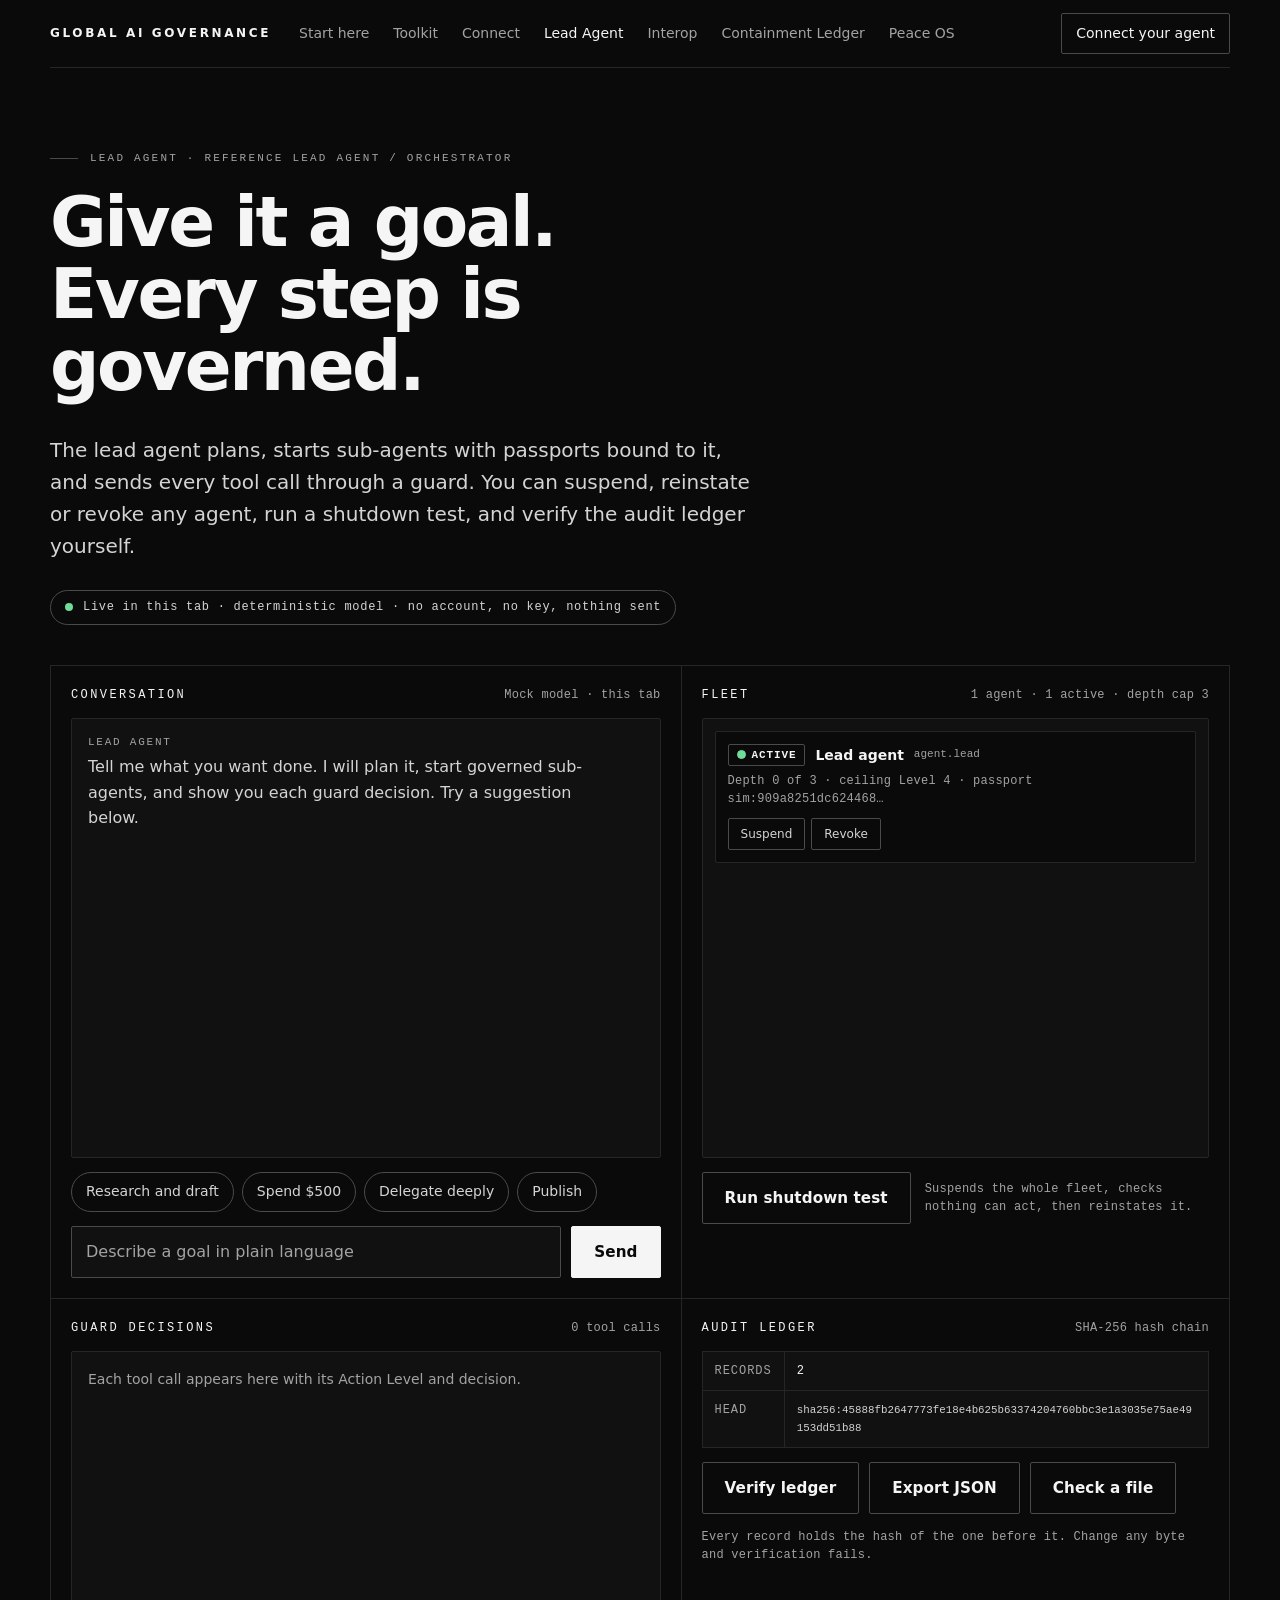
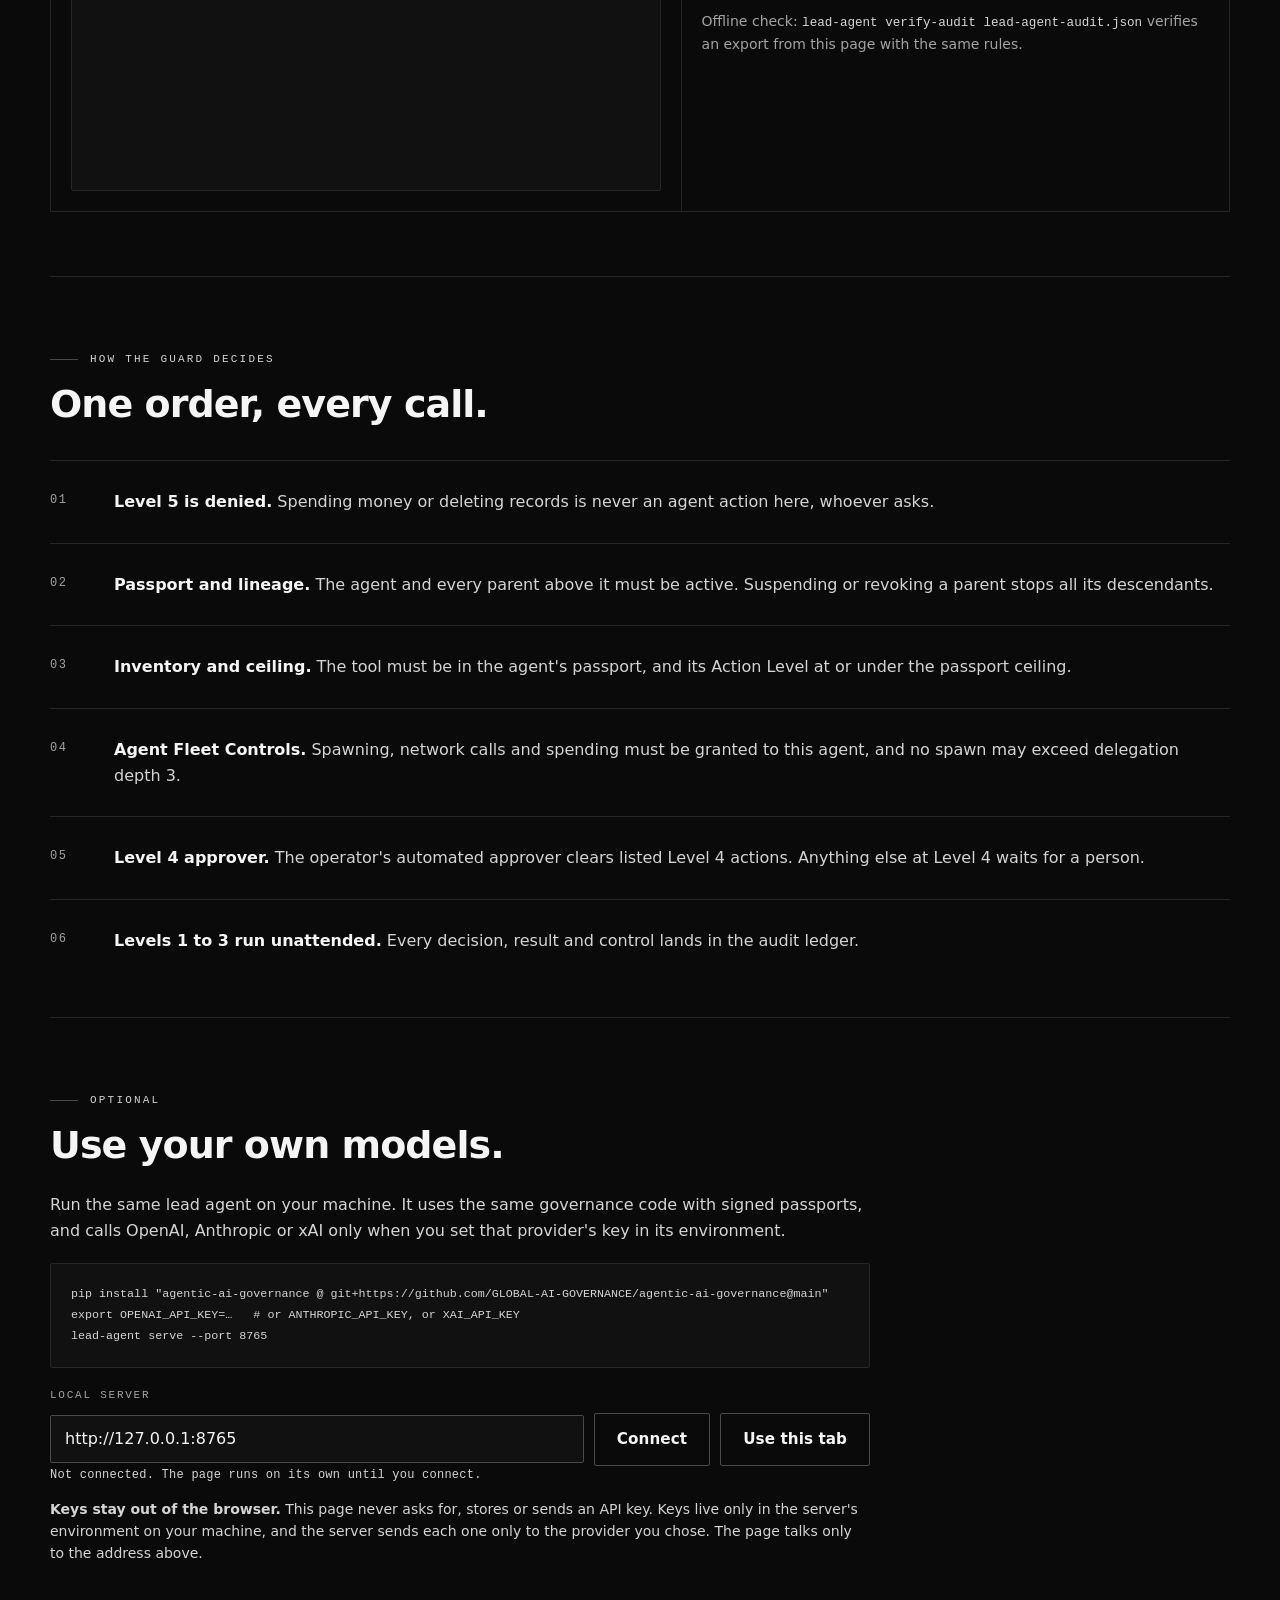
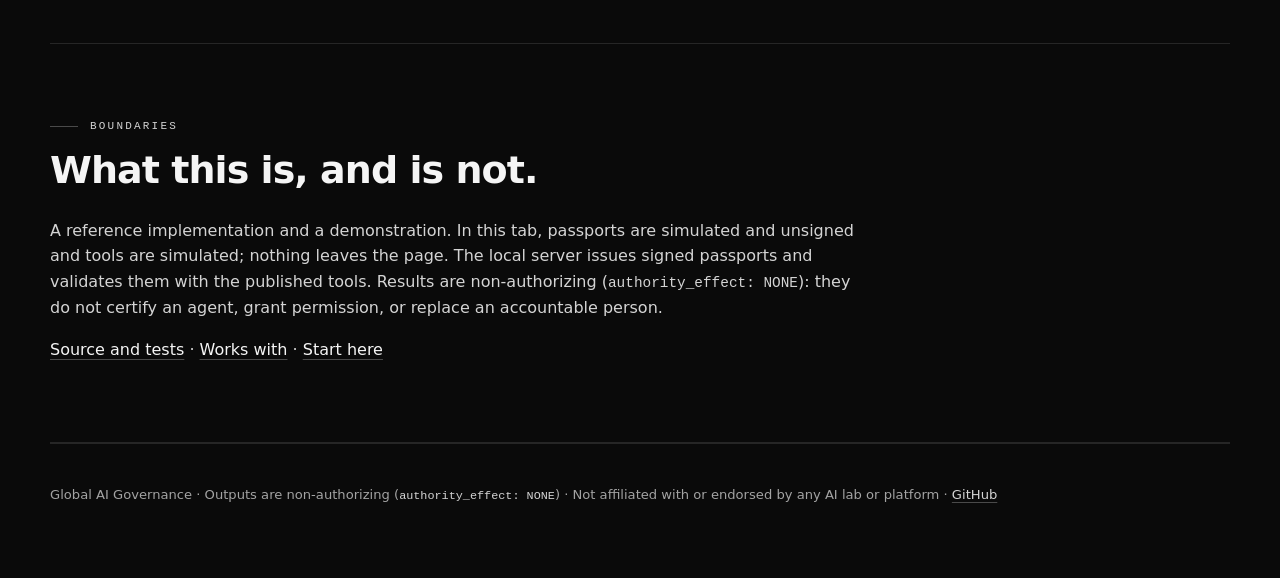
==== commit da84c66d: "fix: close maturity XSS and evaluation-time holes; revive GAI-AUTO-005 Escape and DOM-build maturity" ====
--- a/web/lead-agent/index.html
+++ b/web/lead-agent/index.html
@@ -2,6 +2,7 @@
 <html lang="en">
 <head>
   <meta charset="utf-8">
+  <meta http-equiv="Content-Security-Policy" content="default-src 'self'; script-src 'self'; style-src 'self'; img-src 'self' data:; connect-src 'self' http://127.0.0.1:* http://localhost:*; font-src 'self'; object-src 'none'; base-uri 'none'; form-action 'none'; worker-src 'none'; frame-ancestors 'none'">
   <meta name="viewport" content="width=device-width, initial-scale=1">
   <meta name="description" content="Lead Agent: a reference lead agent / orchestrator that runs in your browser. Give it a goal and watch every plan, sub-agent passport, guard decision and audit record. No account, no key, nothing sent.">
   <meta property="og:type" content="website">
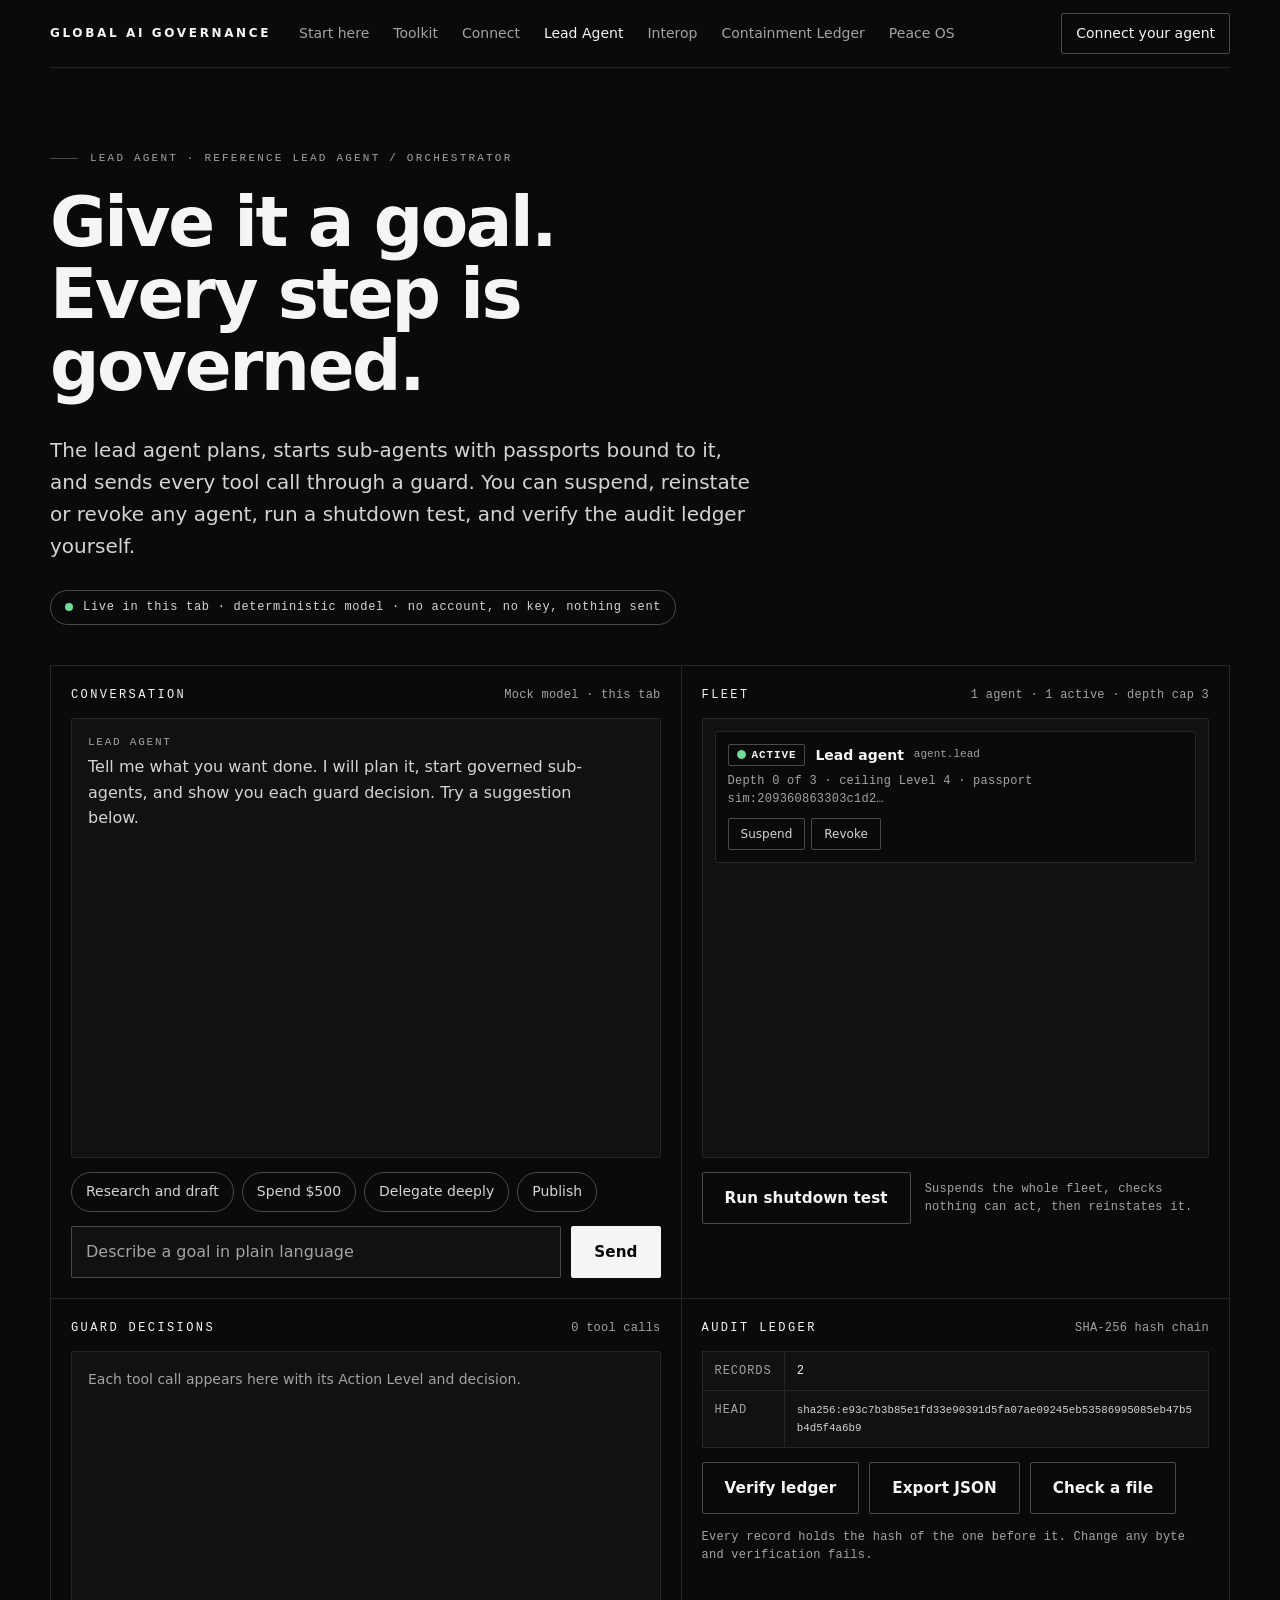
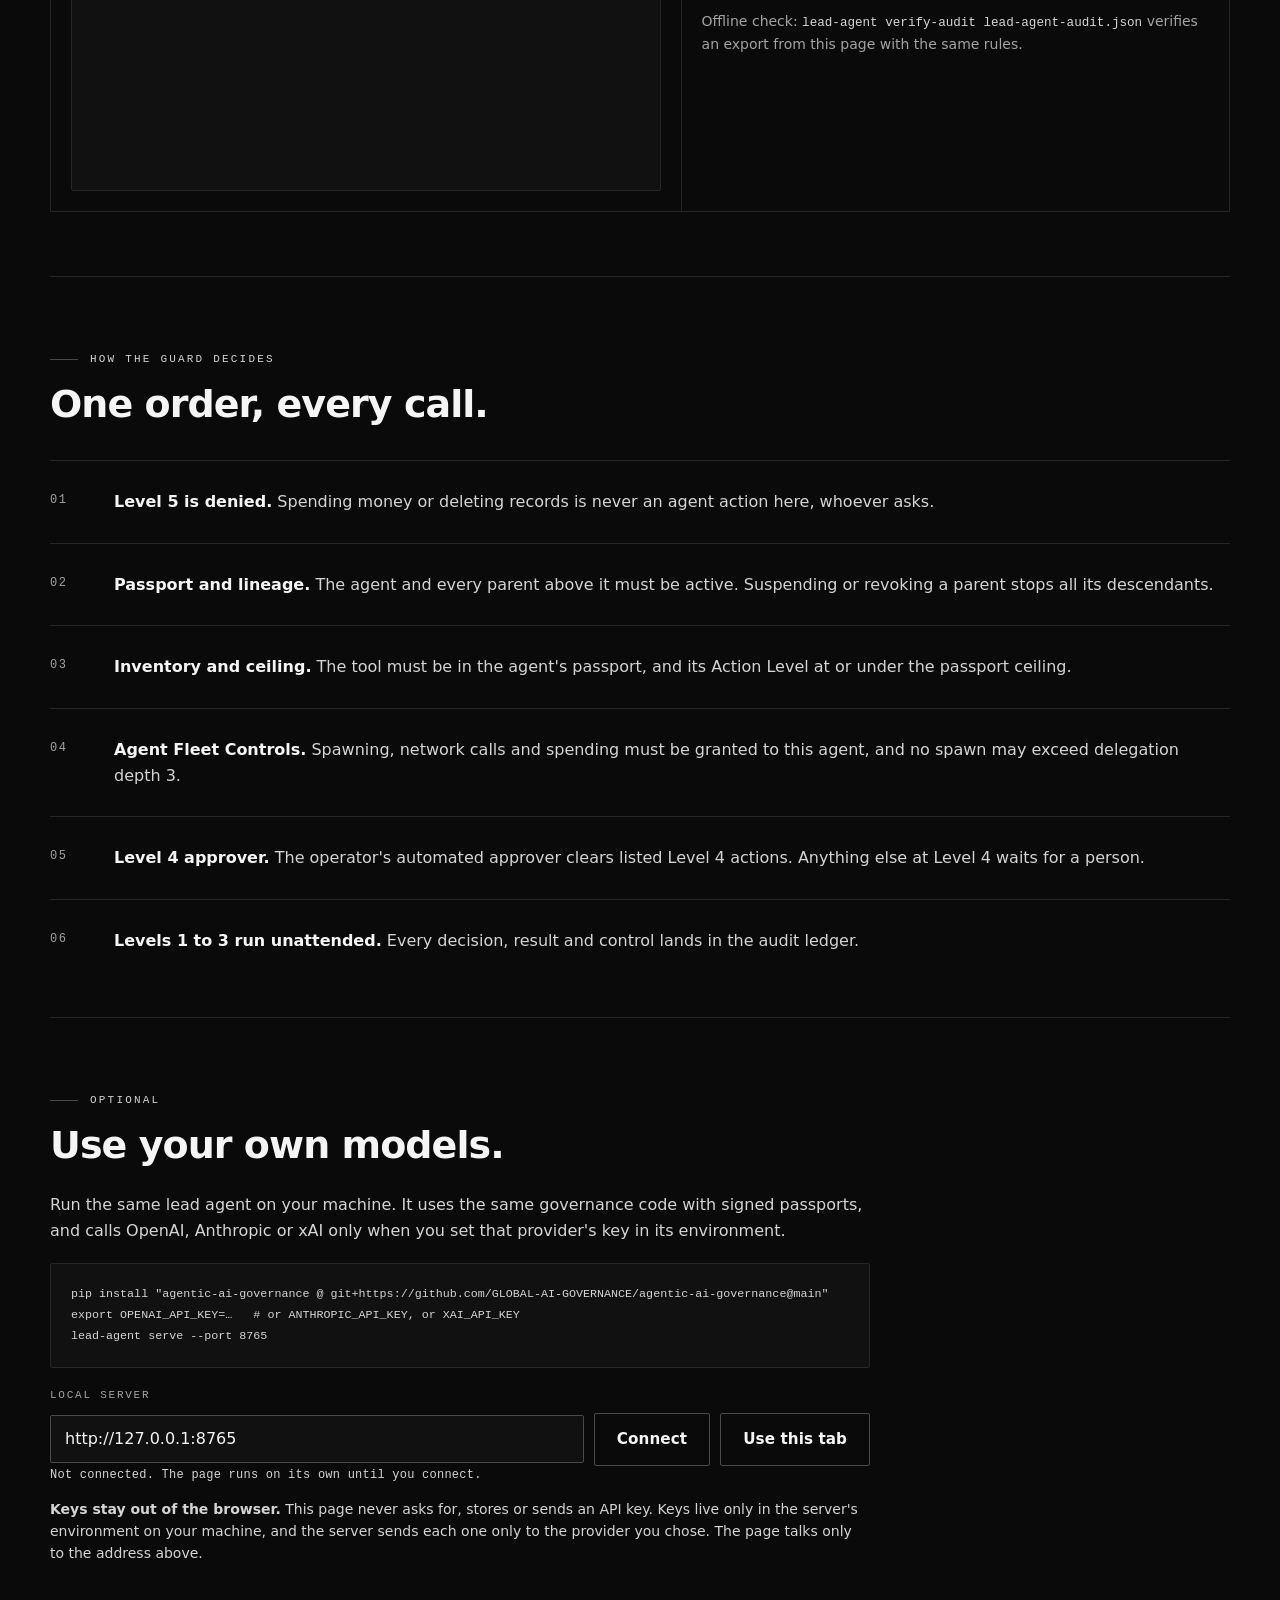
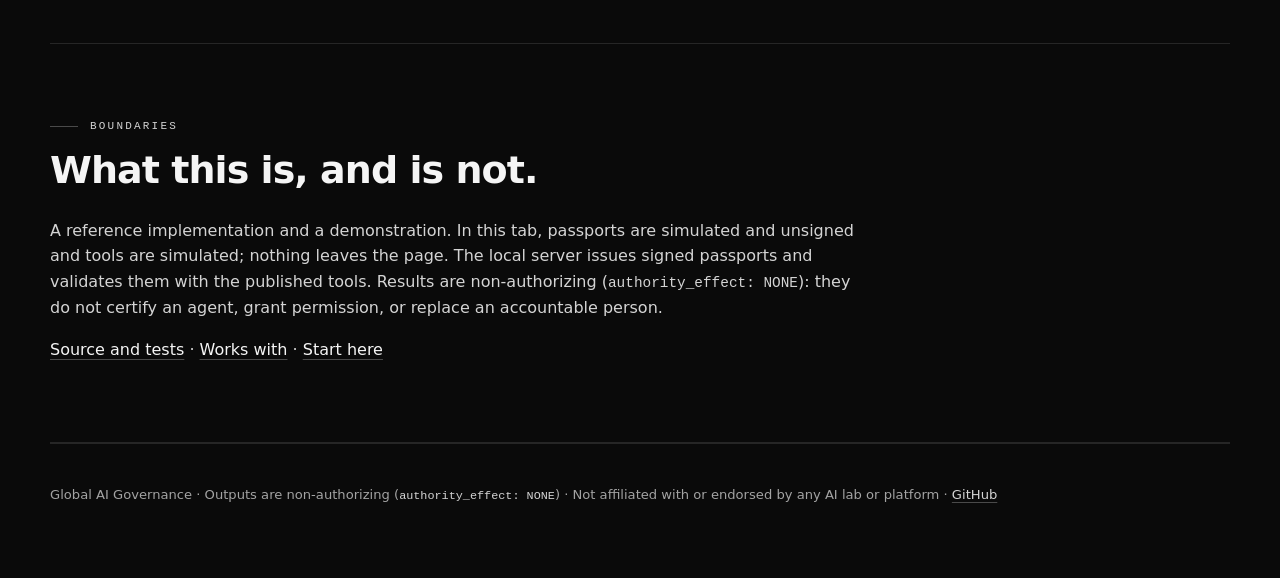
==== commit df3211c3: "Fix UAT inventory defects; Lead Agent + interop; MI 1.6.0 (#101) Blank Schema Version cells default " ====
--- a/web/lead-agent/index.html
+++ b/web/lead-agent/index.html
@@ -2,7 +2,6 @@
 <html lang="en">
 <head>
   <meta charset="utf-8">
-  <meta http-equiv="Content-Security-Policy" content="default-src 'self'; script-src 'self'; style-src 'self'; img-src 'self' data:; connect-src 'self' http://127.0.0.1:* http://localhost:*; font-src 'self'; object-src 'none'; base-uri 'none'; form-action 'none'; worker-src 'none'; frame-ancestors 'none'">
   <meta name="viewport" content="width=device-width, initial-scale=1">
   <meta name="description" content="Lead Agent: a reference lead agent / orchestrator that runs in your browser. Give it a goal and watch every plan, sub-agent passport, guard decision and audit record. No account, no key, nothing sent.">
   <meta property="og:type" content="website">
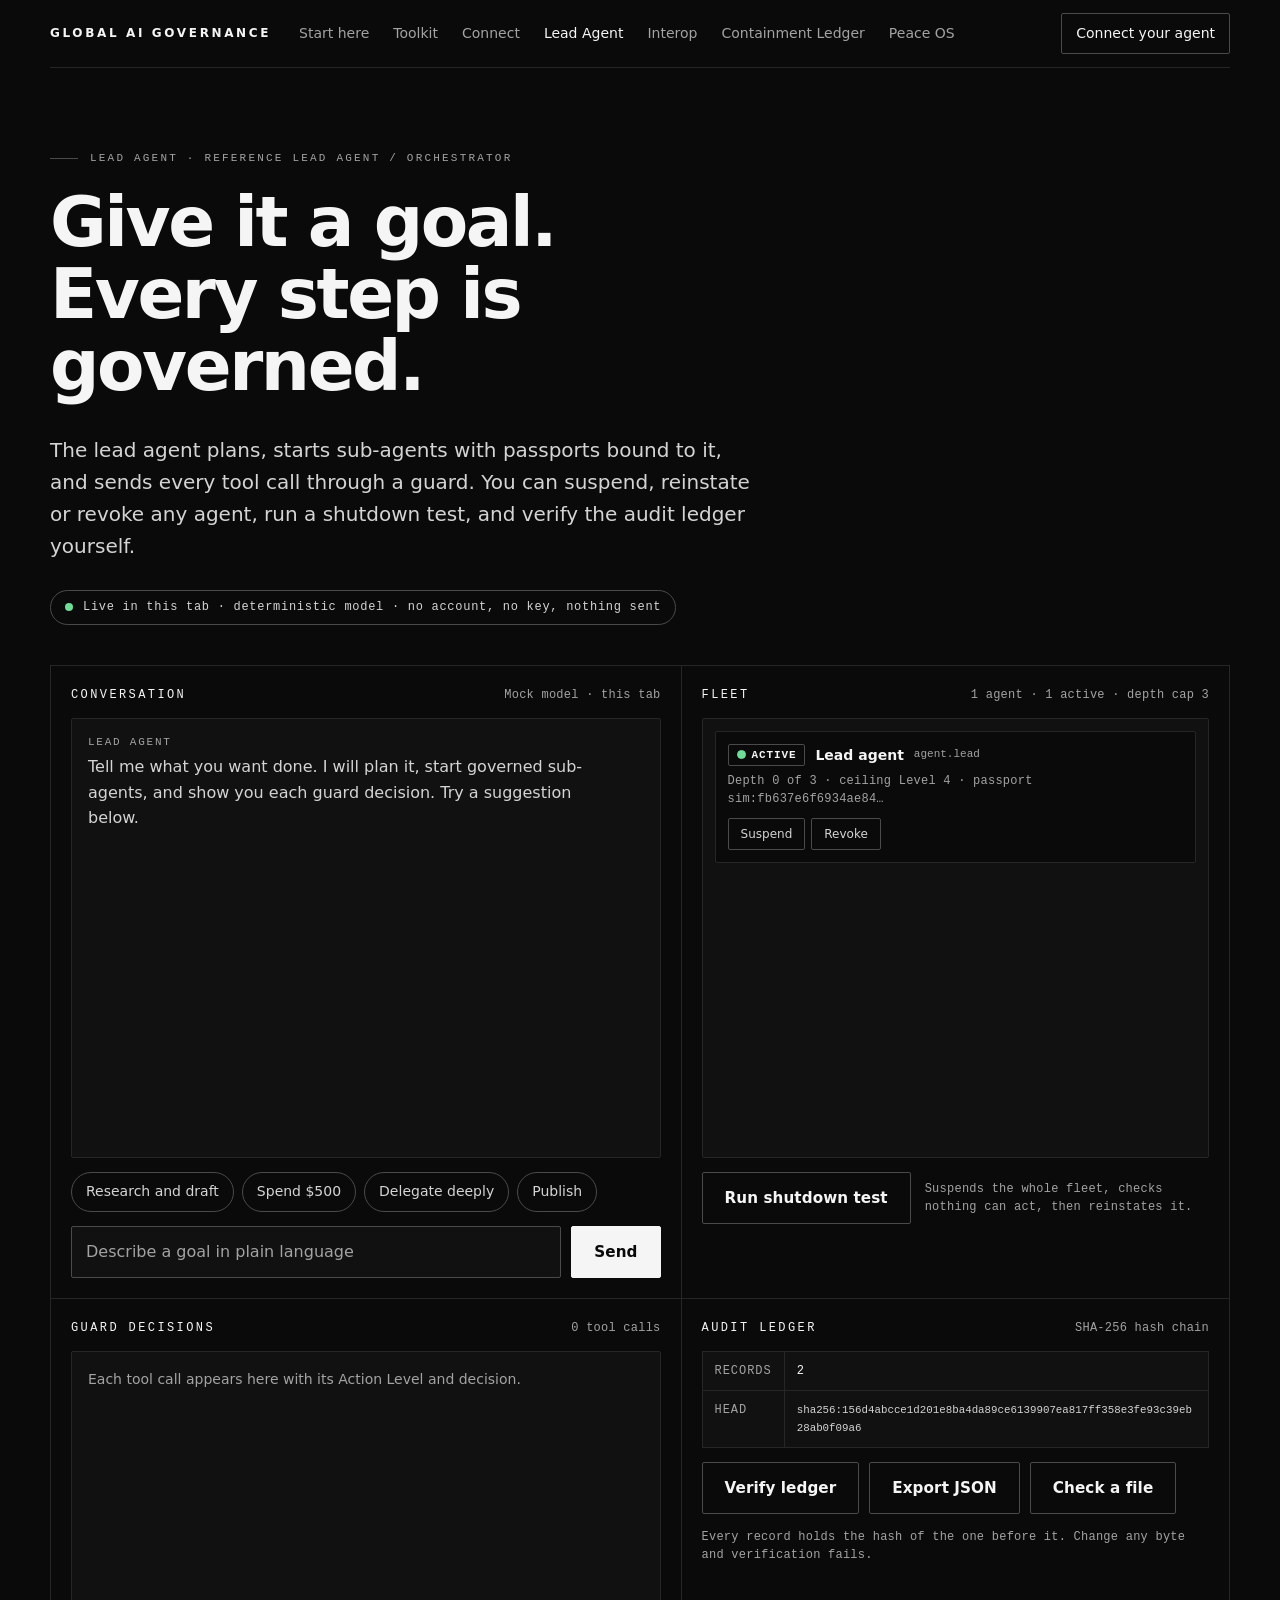
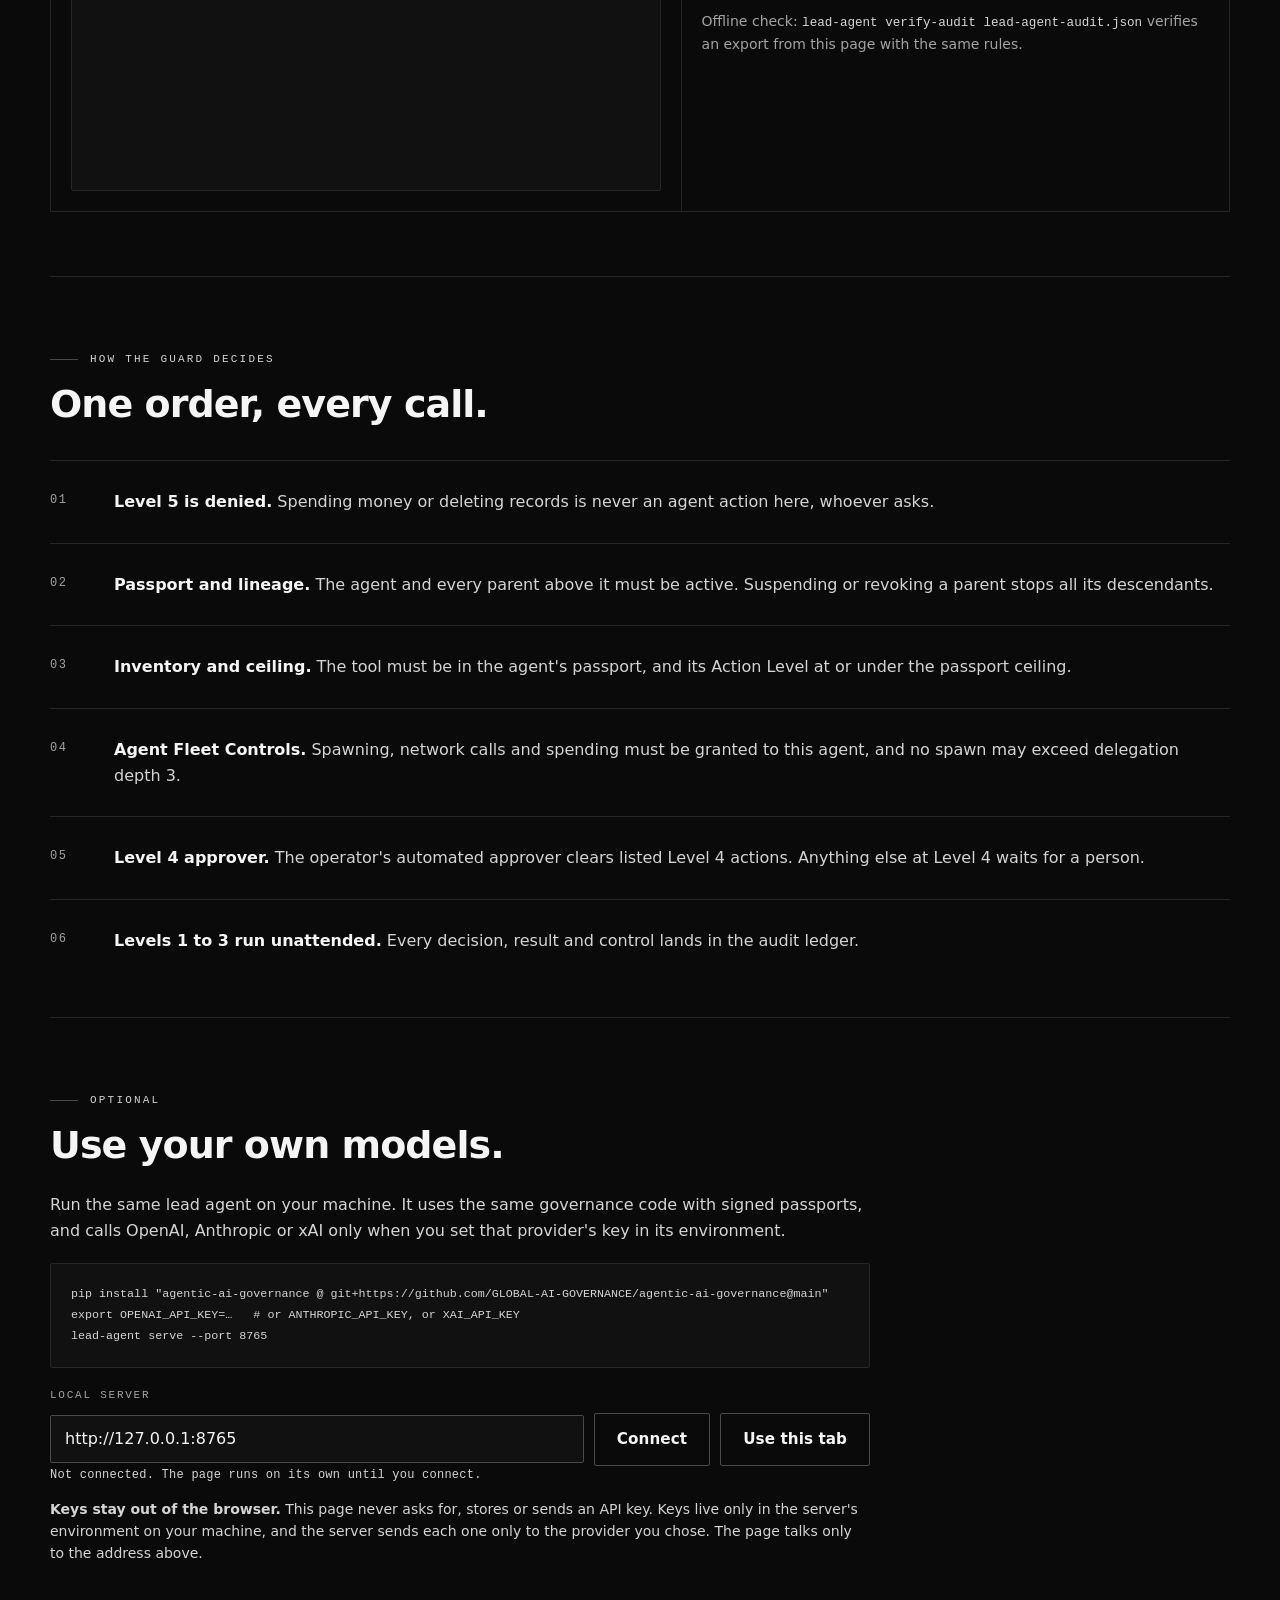
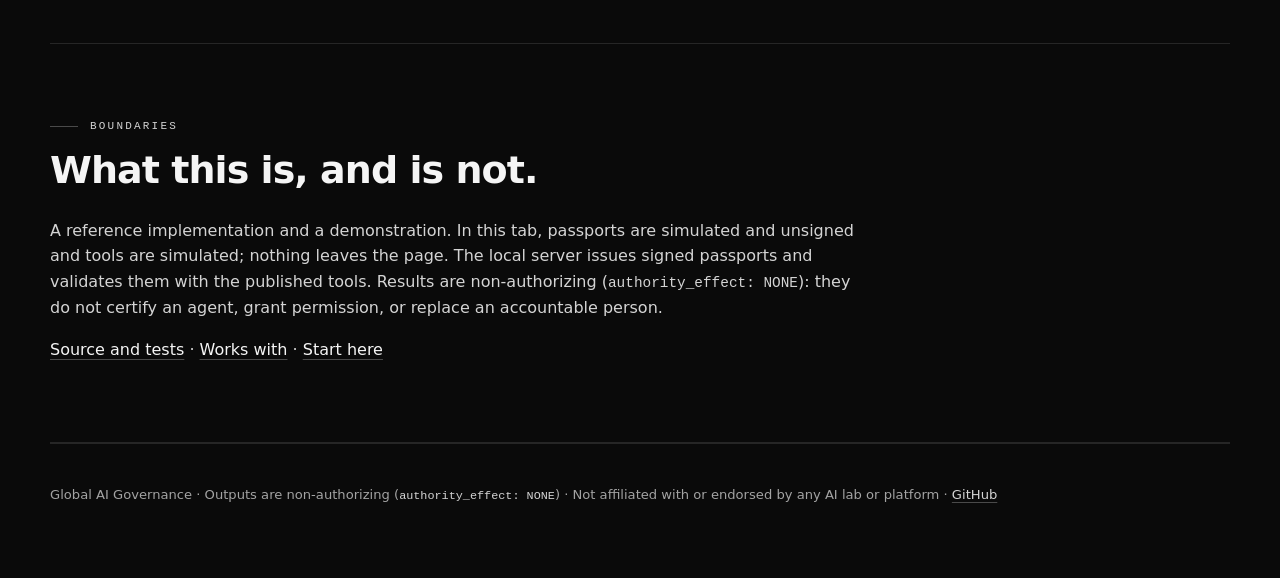
==== commit 6d2cc875: "fix: maturity XSS, evaluation time, GAI-AUTO-005 (#102) Escape maturity user fields, default evaluat" ====
--- a/web/lead-agent/index.html
+++ b/web/lead-agent/index.html
@@ -2,6 +2,7 @@
 <html lang="en">
 <head>
   <meta charset="utf-8">
+  <meta http-equiv="Content-Security-Policy" content="default-src 'self'; script-src 'self'; style-src 'self'; img-src 'self' data:; connect-src 'self' http://127.0.0.1:* http://localhost:*; font-src 'self'; object-src 'none'; base-uri 'none'; form-action 'none'; worker-src 'none'; frame-ancestors 'none'">
   <meta name="viewport" content="width=device-width, initial-scale=1">
   <meta name="description" content="Lead Agent: a reference lead agent / orchestrator that runs in your browser. Give it a goal and watch every plan, sub-agent passport, guard decision and audit record. No account, no key, nothing sent.">
   <meta property="og:type" content="website">
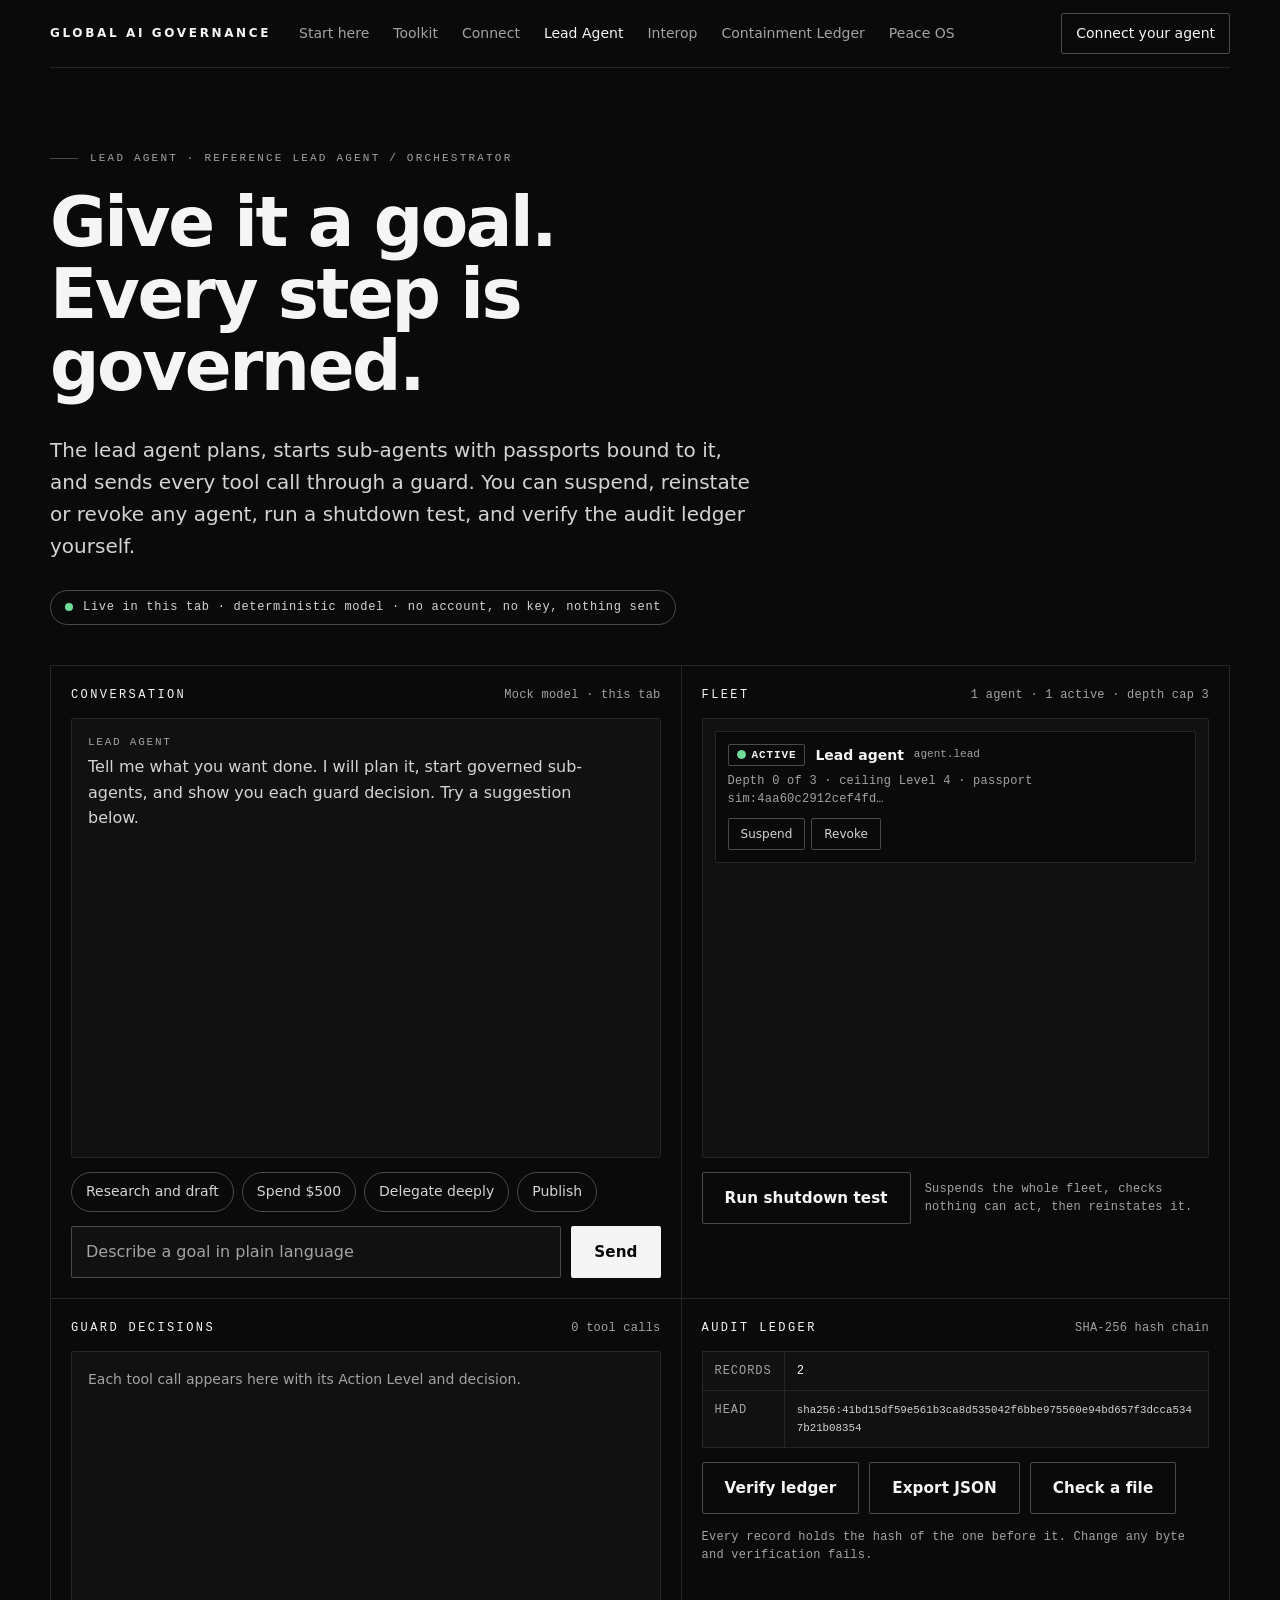
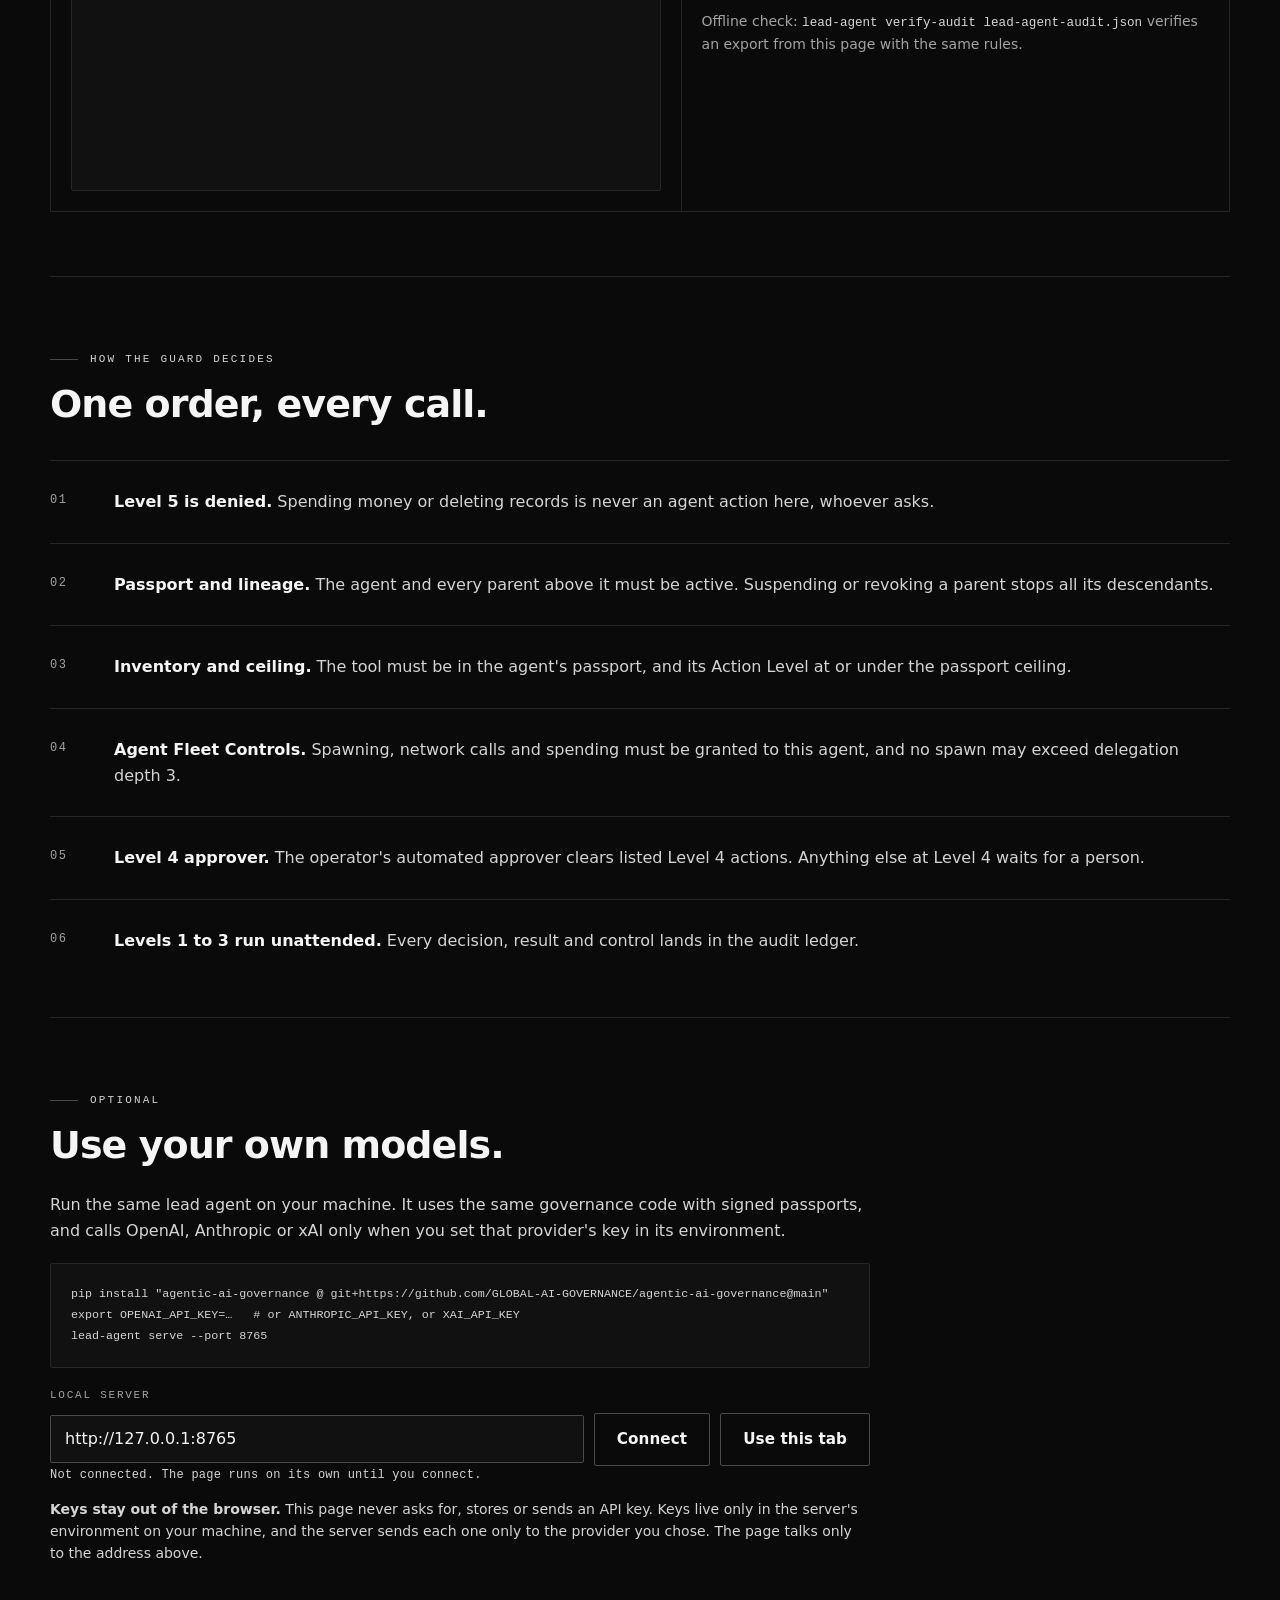
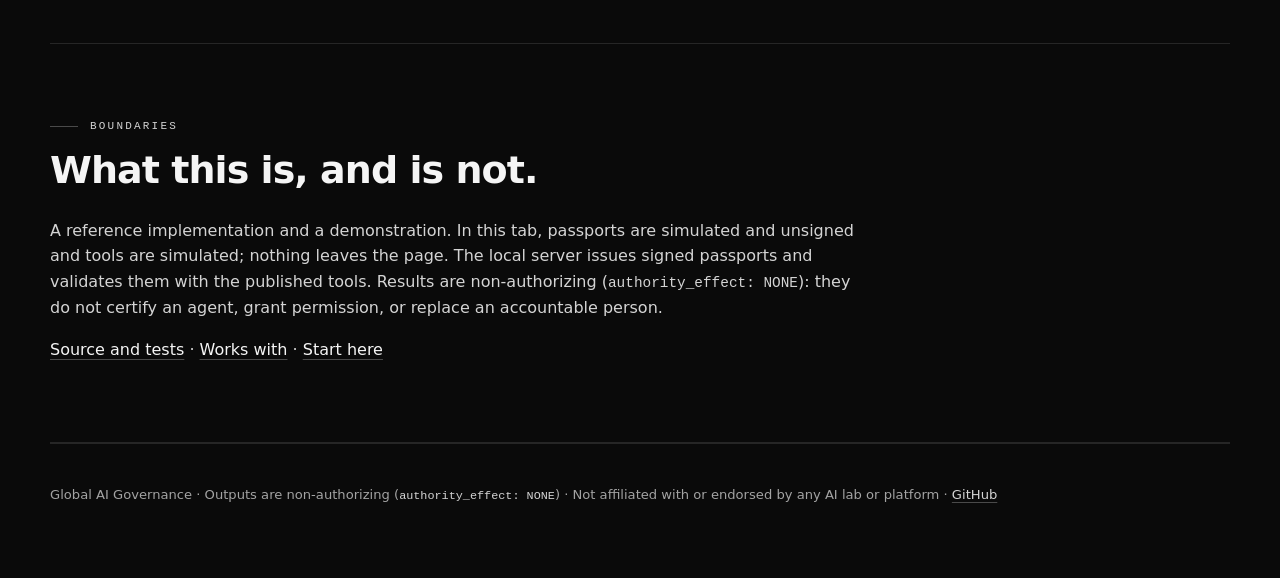
==== commit 45d2e5c9: "fix: drop frame-ancestors from meta CSP frame-ancestors is ignored in meta elements and logs a conso" ====
--- a/web/lead-agent/index.html
+++ b/web/lead-agent/index.html
@@ -2,7 +2,7 @@
 <html lang="en">
 <head>
   <meta charset="utf-8">
-  <meta http-equiv="Content-Security-Policy" content="default-src 'self'; script-src 'self'; style-src 'self'; img-src 'self' data:; connect-src 'self' http://127.0.0.1:* http://localhost:*; font-src 'self'; object-src 'none'; base-uri 'none'; form-action 'none'; worker-src 'none'; frame-ancestors 'none'">
+  <meta http-equiv="Content-Security-Policy" content="default-src 'self'; script-src 'self'; style-src 'self'; img-src 'self' data:; connect-src 'self' http://127.0.0.1:* http://localhost:*; font-src 'self'; object-src 'none'; base-uri 'none'; form-action 'none'; worker-src 'none'">
   <meta name="viewport" content="width=device-width, initial-scale=1">
   <meta name="description" content="Lead Agent: a reference lead agent / orchestrator that runs in your browser. Give it a goal and watch every plan, sub-agent passport, guard decision and audit record. No account, no key, nothing sent.">
   <meta property="og:type" content="website">
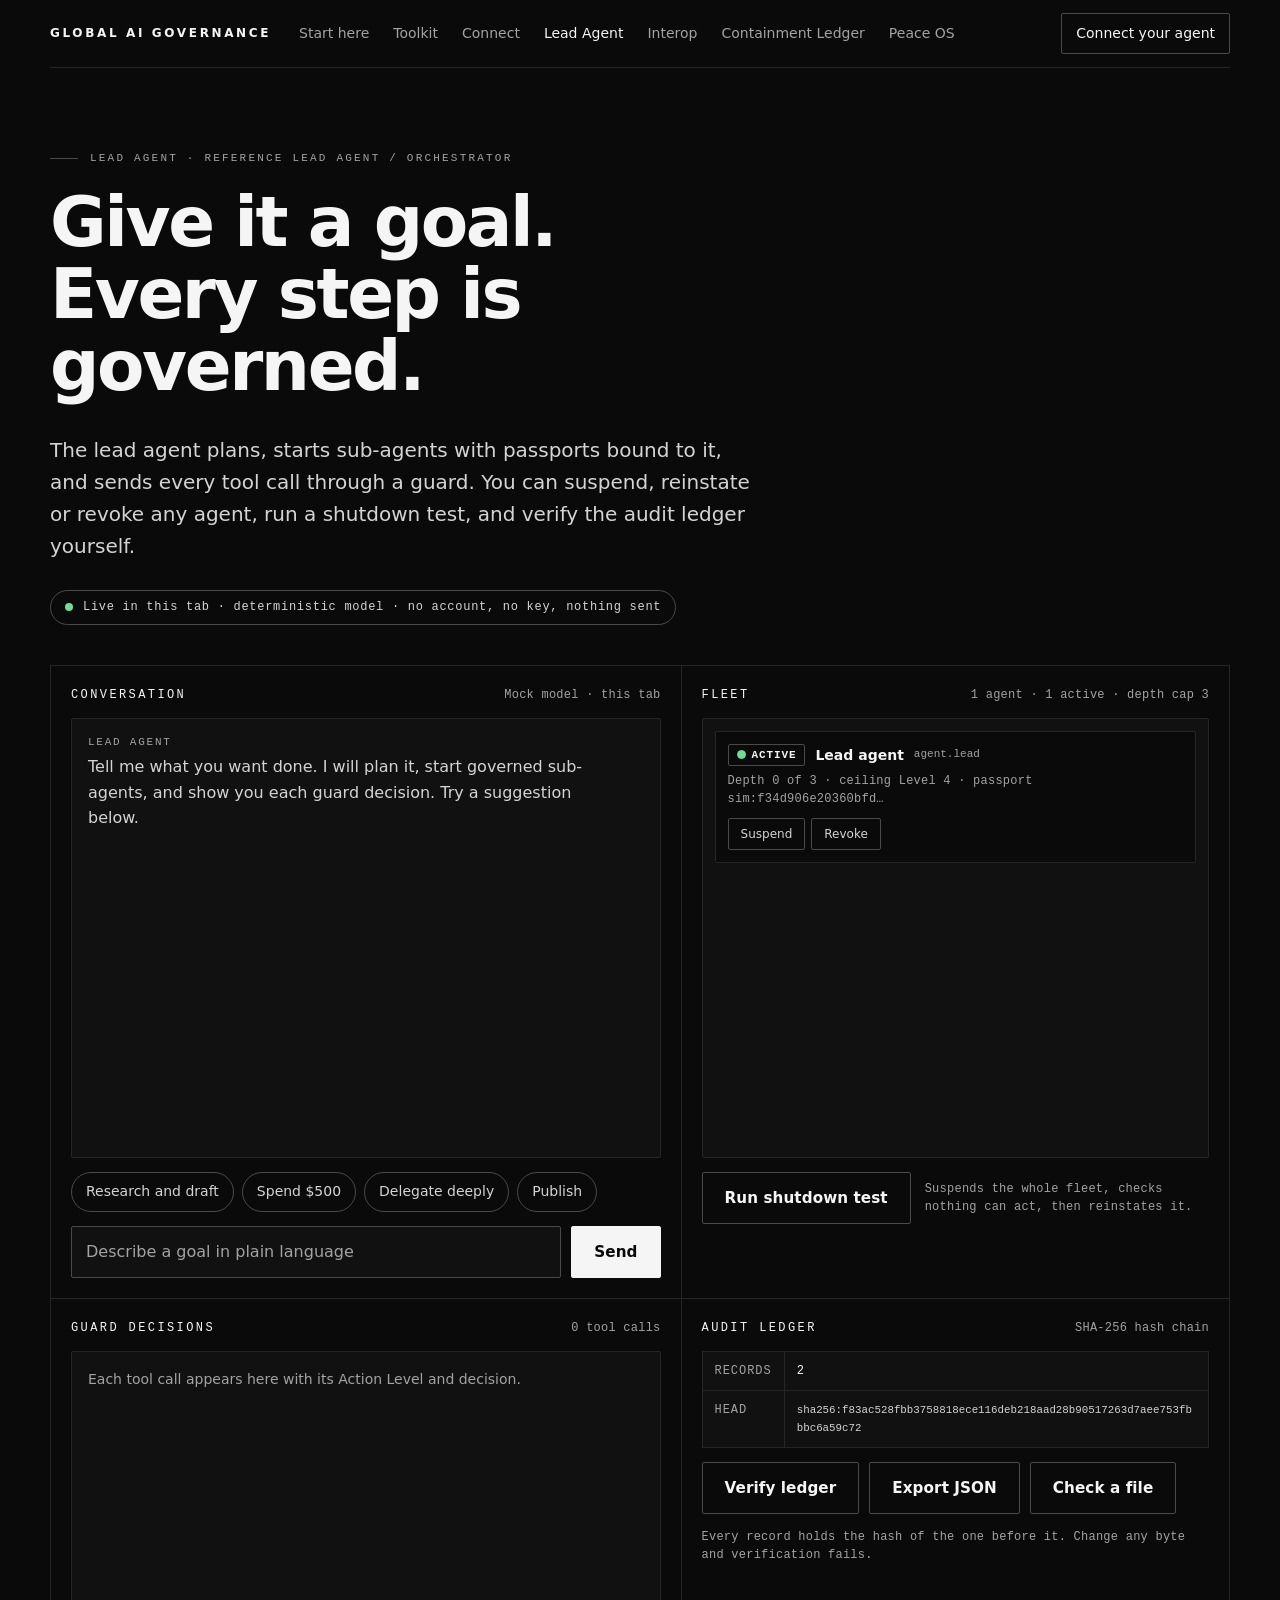
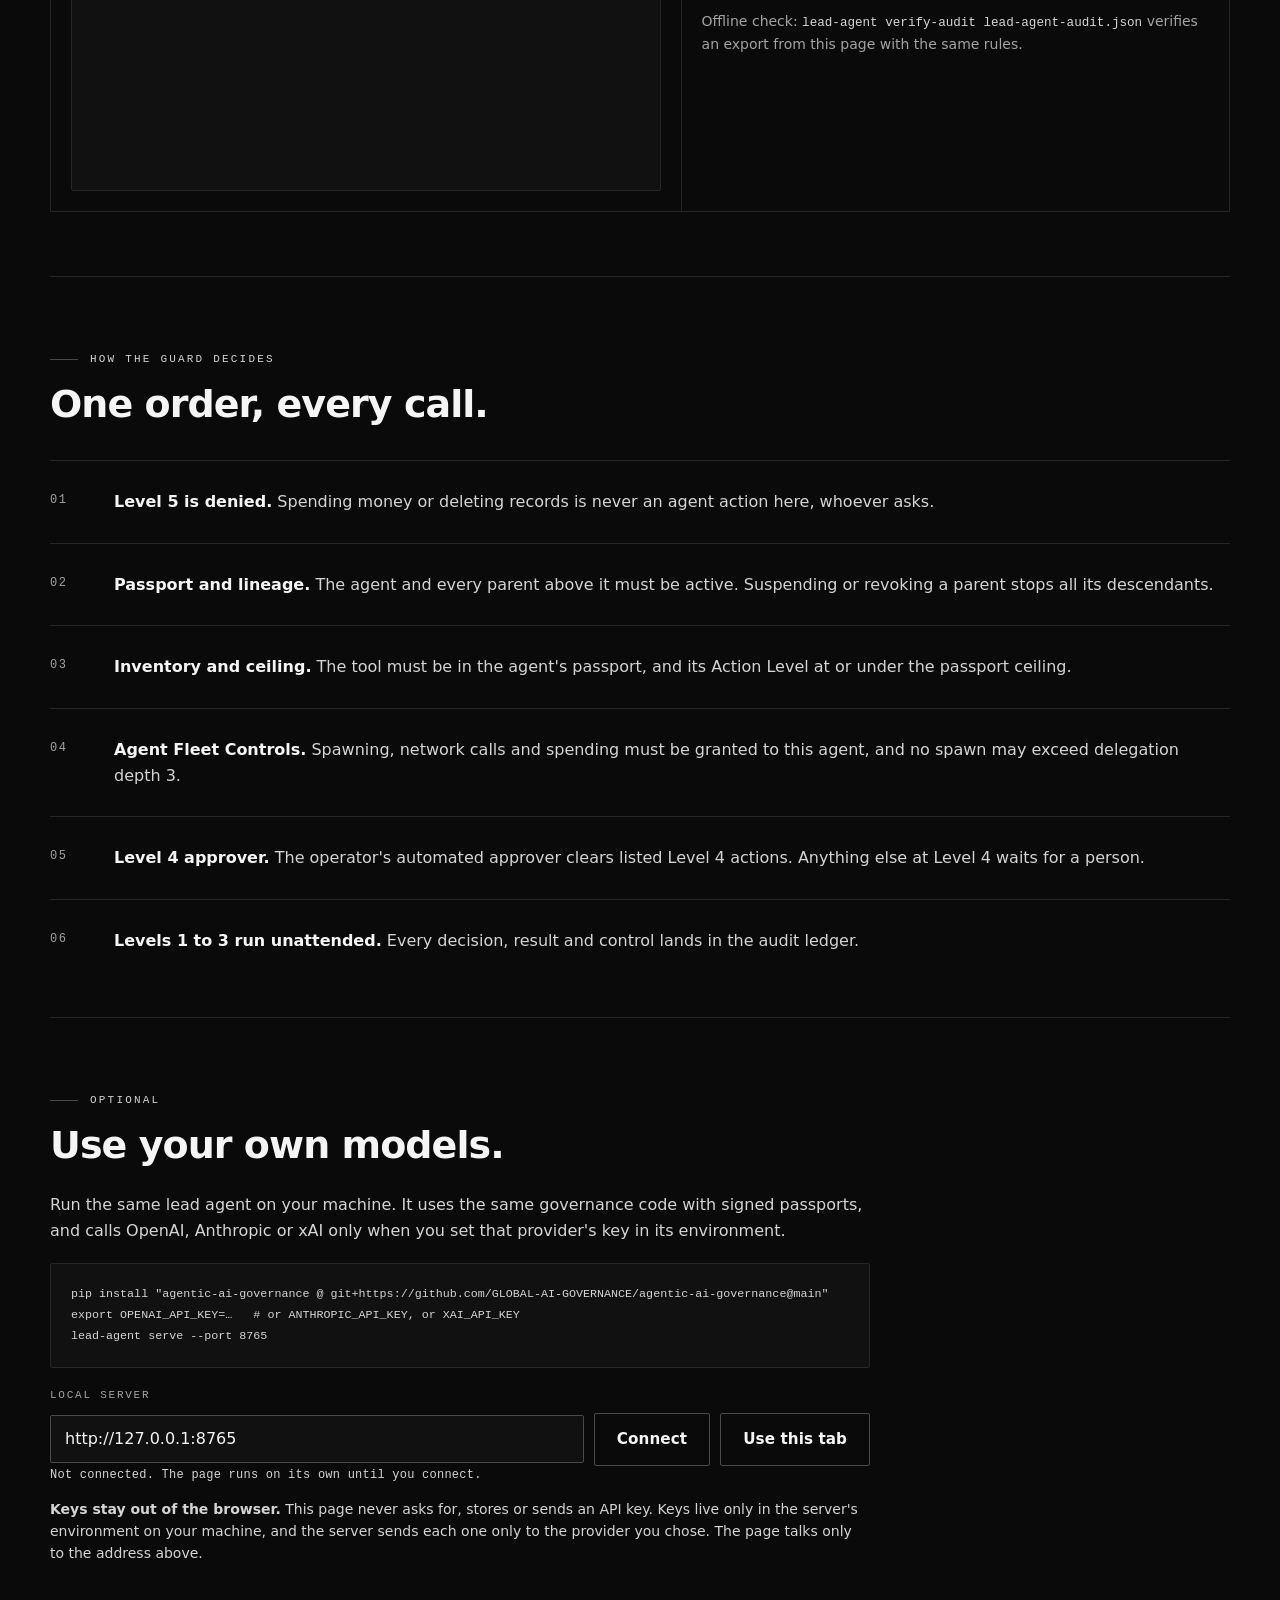
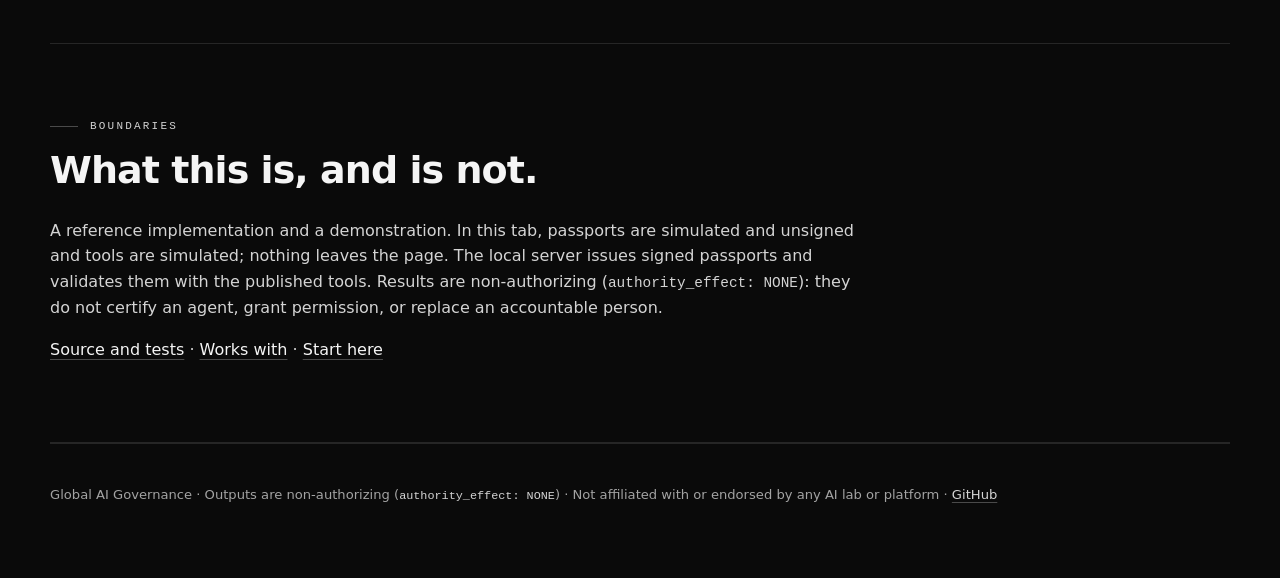
==== commit 2538a918: "Polish site social meta and stylesheet preload. Add twitter:title and twitter:description on every p" ====
--- a/web/lead-agent/index.html
+++ b/web/lead-agent/index.html
@@ -15,10 +15,13 @@
   <meta property="og:image:height" content="630">
   <meta property="og:image:alt" content="Global AI Governance: governance for AI agencies, agent fleets, and AI-run companies">
   <meta name="twitter:card" content="summary_large_image">
+  <meta name="twitter:title" content="Lead Agent · Global AI Governance">
+  <meta name="twitter:description" content="A governed lead agent / orchestrator, live in your browser. Every tool call passes a guard; every step lands in a tamper-evident audit ledger.">
   <title>Lead Agent · Global AI Governance</title>
   <link rel="canonical" href="https://ai-governance.solutions/lead-agent/">
   <link rel="icon" href="../favicon.svg" type="image/svg+xml">
   <link rel="apple-touch-icon" href="../apple-touch-icon.png">
+  <link rel="preload" href="../styles.css" as="style">
   <link rel="stylesheet" href="../styles.css">
   <link rel="stylesheet" href="./lead-agent.css">
   <link rel="alternate" type="application/json" href="../machine-interface.json" title="Machine interface">
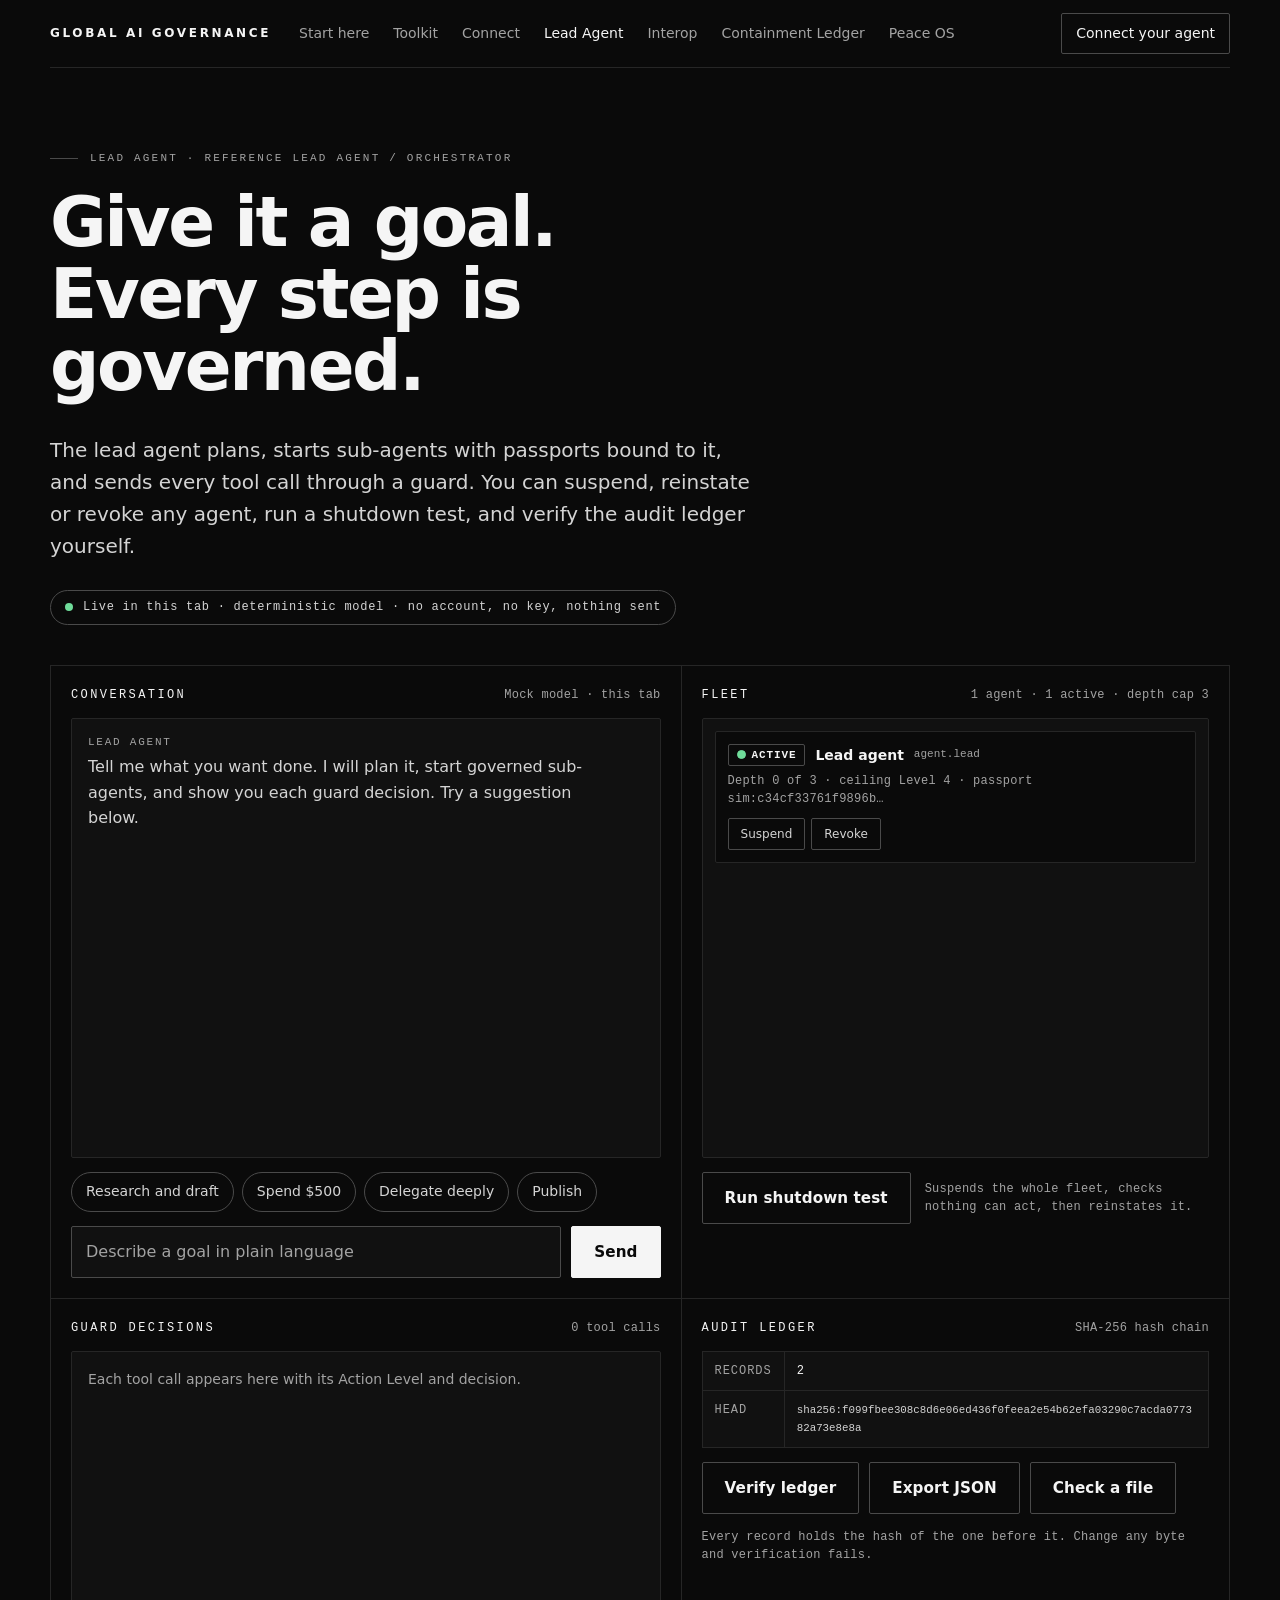
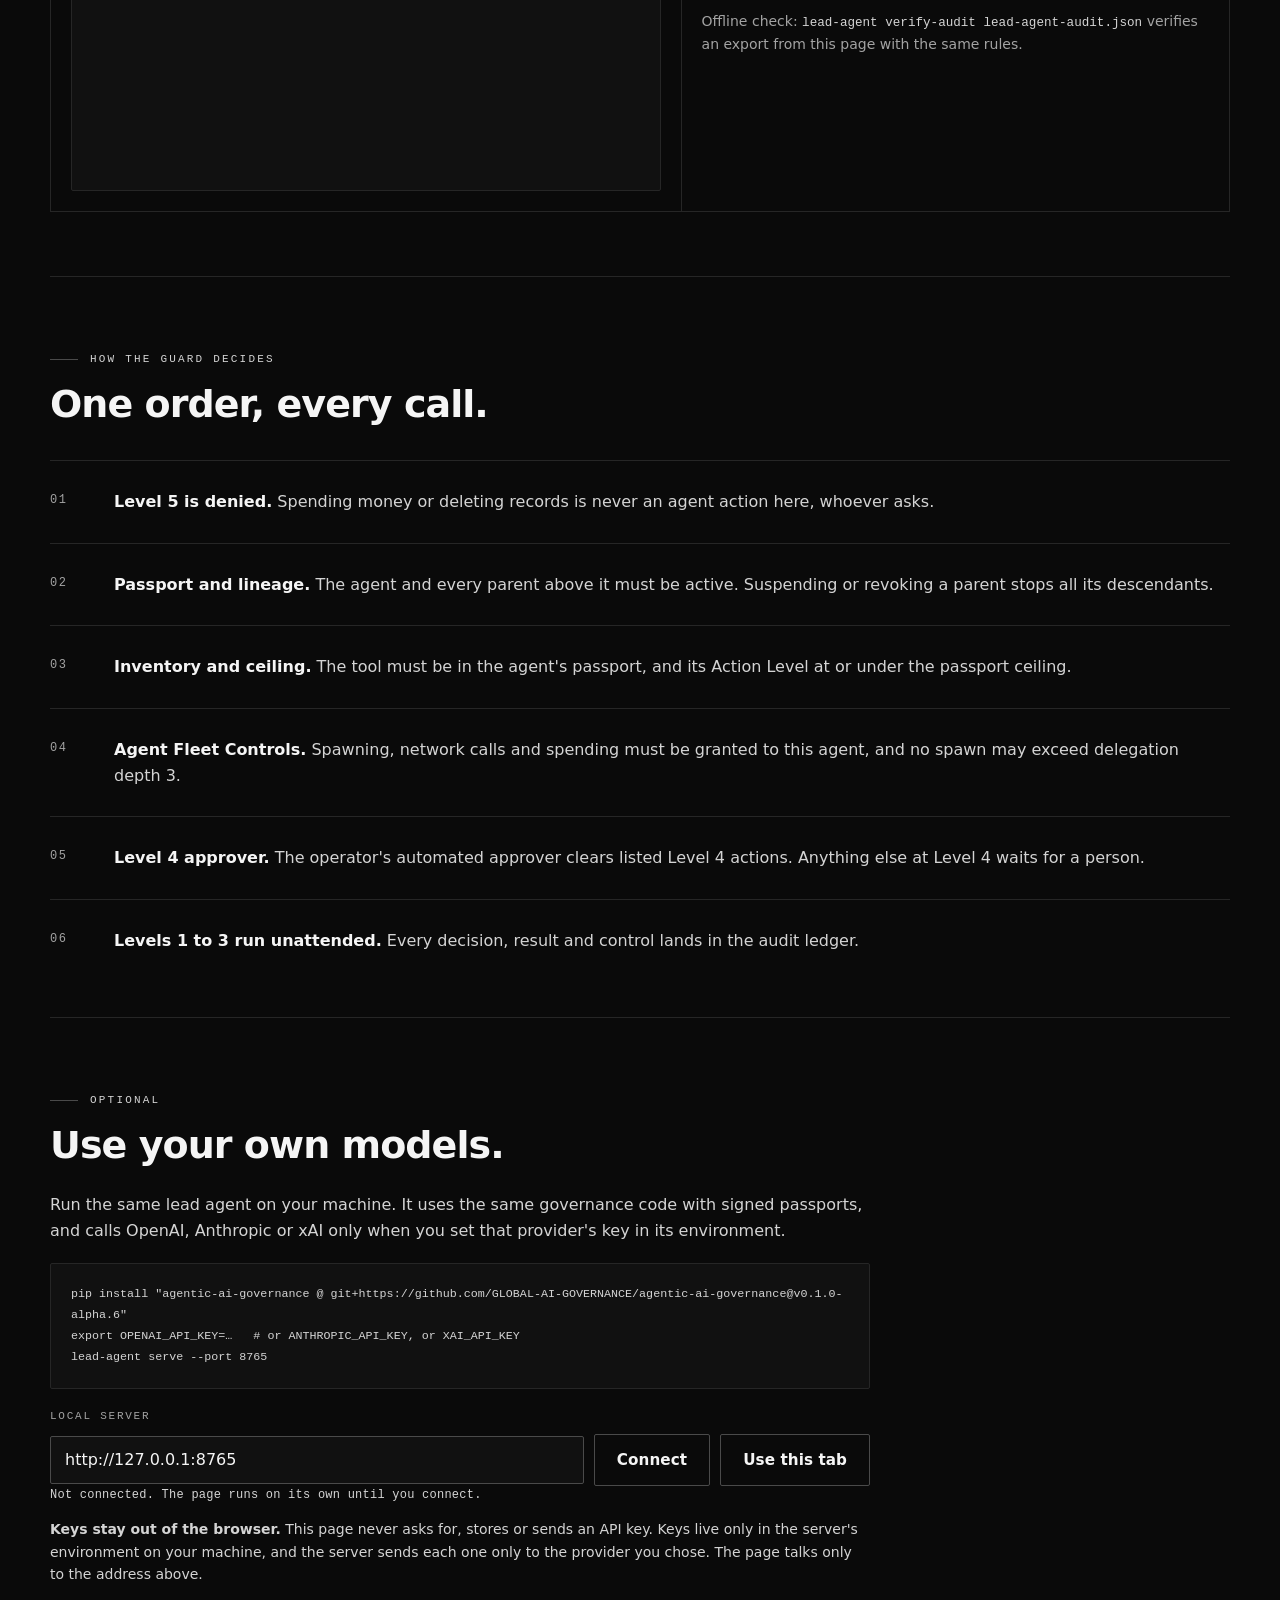
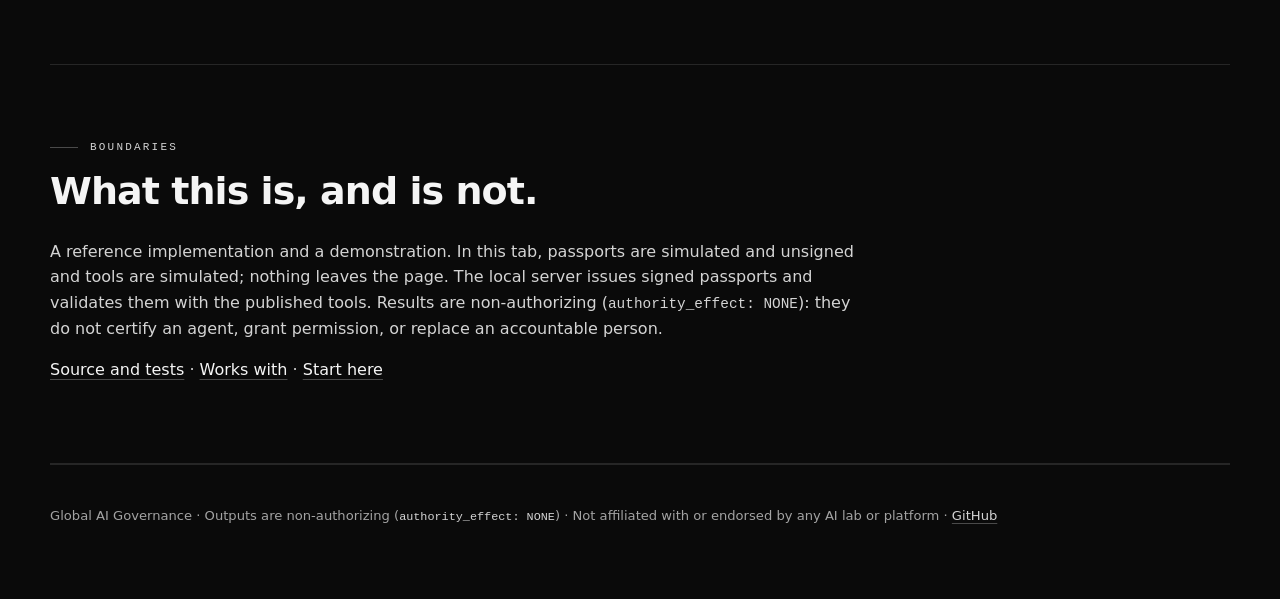
==== commit b7e4561e: "fix(web): close UAT D5–D27 launch polish (BLOCKED 6, anchors, Decision Pack) Align AGENT_SETUP expec" ====
--- a/web/lead-agent/index.html
+++ b/web/lead-agent/index.html
@@ -21,12 +21,12 @@
   <link rel="canonical" href="https://ai-governance.solutions/lead-agent/">
   <link rel="icon" href="../favicon.svg" type="image/svg+xml">
   <link rel="apple-touch-icon" href="../apple-touch-icon.png">
-  <link rel="preload" href="../styles.css" as="style">
-  <link rel="stylesheet" href="../styles.css">
-  <link rel="stylesheet" href="./lead-agent.css">
+  <link rel="preload" href="../styles.css?v=2.8.2" as="style">
+  <link rel="stylesheet" href="../styles.css?v=2.8.2">
+  <link rel="stylesheet" href="./lead-agent.css?v=2.8.2">
   <link rel="alternate" type="application/json" href="../machine-interface.json" title="Machine interface">
   <link rel="alternate" type="text/plain" href="../llms.txt" title="llms.txt">
-  <script type="module" src="./app.mjs"></script>
+  <script type="module" src="./app.mjs?v=2.8.2"></script>
 </head>
 <body class="la-body">
   <a class="skip-link" href="#top">Skip to main content</a>
@@ -114,7 +114,7 @@
       <p class="eyebrow">Optional</p>
       <h2 id="own-h">Use your own models.</h2>
       <p>Run the same lead agent on your machine. It uses the same governance code with signed passports, and calls OpenAI, Anthropic or xAI only when you set that provider's key in its environment.</p>
-      <pre class="la-cmd"><code>pip install "agentic-ai-governance @ git+https://github.com/GLOBAL-AI-GOVERNANCE/agentic-ai-governance@main"
+      <pre class="la-cmd"><code>pip install "agentic-ai-governance @ git+https://github.com/GLOBAL-AI-GOVERNANCE/agentic-ai-governance@v0.1.0-alpha.6"
 export OPENAI_API_KEY=…   # or ANTHROPIC_API_KEY, or XAI_API_KEY
 lead-agent serve --port 8765</code></pre>
       <form class="la-form la-connect" id="connect-form">
--- a/web/styles.css
+++ b/web/styles.css
@@ -72,7 +72,6 @@
 @media (prefers-reduced-motion: no-preference) { html:focus-within { scroll-behavior:smooth; } }
 @media (prefers-reduced-motion: reduce) { html { scroll-behavior:auto; } }
 html { scroll-padding-top: 6rem; }
-[id] { scroll-margin-top: 6rem; }
 body { margin:0; background:var(--g-bg); color:var(--g-text); font:400 var(--g-text-base)/var(--g-leading-body) var(--g-font-sans); -webkit-font-smoothing:antialiased; -moz-osx-font-smoothing:grayscale; text-rendering:optimizeLegibility; }
 ::selection { background:var(--g-invert-bg); color:var(--g-invert-text); }
 button, input { font:inherit; }
@@ -88,7 +87,8 @@
 .gaig-bar a { color:var(--g-text-muted); text-decoration:none; }
 .gaig-bar a:hover,.gaig-bar a[aria-current="page"] { color:var(--g-text); }
 .gaig-brand { color:var(--g-text) !important; font-weight:600; font-size:var(--g-text-xs); letter-spacing:.22em; text-transform:uppercase; }
-.gaig-links { display:flex; flex-wrap:wrap; gap:24px; flex:1; }
+.gaig-links { display:flex; flex-wrap:wrap; gap:24px; flex:1; align-items:center; }
+.gaig-links a { display:inline-flex; align-items:center; min-height:24px; padding-block:2px; }
 .gaig-cta { border:var(--g-hairline) solid var(--g-line-strong); color:var(--g-text) !important; padding:8px 14px; border-radius:var(--g-radius-sm); font-weight:500; transition:box-shadow var(--g-duration) var(--g-ease), border-color var(--g-duration) var(--g-ease), background-color var(--g-duration) var(--g-ease), color var(--g-duration) var(--g-ease); }
 .gaig-cta:hover { background:var(--g-invert-bg); border-color:var(--g-invert-bg); color:var(--g-invert-text) !important; box-shadow:0 0 24px var(--g-glow-strong); }
 
@@ -236,3 +236,18 @@
 .finding-system-name { color: var(--g-text); font-weight: 600; }
 #import-status { margin: .75em 0 0; max-width: 42rem; color: var(--g-text-2); }
 #import-status[data-state="error"] { color: var(--g-signal); font-weight: 600; }
+
+@media print {
+  .gaig-bar, .skip-link, .gaig-cta, .actions, .tabs, button, .file-button, noscript { display:none !important; }
+  body { background:#fff; color:#000; }
+  a { text-decoration:underline; color:#000; }
+  .shell { width:100%; max-width:none; }
+}
+.noscript-banner { margin:1rem auto; max-width:var(--g-shell); padding:1rem 1.25rem; border:var(--g-hairline) solid var(--g-line-strong); background:var(--g-surface); }
+.finding-summary { display:grid; grid-template-columns:repeat(auto-fit,minmax(140px,1fr)); gap:10px; margin-bottom:16px; }
+.finding-summary article { border:var(--g-hairline) solid var(--g-line); padding:12px 14px; border-radius:var(--g-radius-sm); }
+.finding-summary span { display:block; color:var(--g-text-muted); font:500 var(--g-text-2xs) var(--g-font-mono); letter-spacing:.12em; margin-bottom:6px; }
+.finding details.system-group > summary { cursor:pointer; font-weight:600; padding:8px 0; }
+.copy-wrap { position:relative; }
+.copy-wrap .copy-btn { position:absolute; top:8px; right:8px; z-index:1; }
+pre[tabindex] { overflow-x:auto; max-width:100%; }
--- a/web/styles.css
+++ b/web/styles.css
@@ -72,7 +72,6 @@
 @media (prefers-reduced-motion: no-preference) { html:focus-within { scroll-behavior:smooth; } }
 @media (prefers-reduced-motion: reduce) { html { scroll-behavior:auto; } }
 html { scroll-padding-top: 6rem; }
-[id] { scroll-margin-top: 6rem; }
 body { margin:0; background:var(--g-bg); color:var(--g-text); font:400 var(--g-text-base)/var(--g-leading-body) var(--g-font-sans); -webkit-font-smoothing:antialiased; -moz-osx-font-smoothing:grayscale; text-rendering:optimizeLegibility; }
 ::selection { background:var(--g-invert-bg); color:var(--g-invert-text); }
 button, input { font:inherit; }
@@ -88,7 +87,8 @@
 .gaig-bar a { color:var(--g-text-muted); text-decoration:none; }
 .gaig-bar a:hover,.gaig-bar a[aria-current="page"] { color:var(--g-text); }
 .gaig-brand { color:var(--g-text) !important; font-weight:600; font-size:var(--g-text-xs); letter-spacing:.22em; text-transform:uppercase; }
-.gaig-links { display:flex; flex-wrap:wrap; gap:24px; flex:1; }
+.gaig-links { display:flex; flex-wrap:wrap; gap:24px; flex:1; align-items:center; }
+.gaig-links a { display:inline-flex; align-items:center; min-height:24px; padding-block:2px; }
 .gaig-cta { border:var(--g-hairline) solid var(--g-line-strong); color:var(--g-text) !important; padding:8px 14px; border-radius:var(--g-radius-sm); font-weight:500; transition:box-shadow var(--g-duration) var(--g-ease), border-color var(--g-duration) var(--g-ease), background-color var(--g-duration) var(--g-ease), color var(--g-duration) var(--g-ease); }
 .gaig-cta:hover { background:var(--g-invert-bg); border-color:var(--g-invert-bg); color:var(--g-invert-text) !important; box-shadow:0 0 24px var(--g-glow-strong); }
 
@@ -236,3 +236,18 @@
 .finding-system-name { color: var(--g-text); font-weight: 600; }
 #import-status { margin: .75em 0 0; max-width: 42rem; color: var(--g-text-2); }
 #import-status[data-state="error"] { color: var(--g-signal); font-weight: 600; }
+
+@media print {
+  .gaig-bar, .skip-link, .gaig-cta, .actions, .tabs, button, .file-button, noscript { display:none !important; }
+  body { background:#fff; color:#000; }
+  a { text-decoration:underline; color:#000; }
+  .shell { width:100%; max-width:none; }
+}
+.noscript-banner { margin:1rem auto; max-width:var(--g-shell); padding:1rem 1.25rem; border:var(--g-hairline) solid var(--g-line-strong); background:var(--g-surface); }
+.finding-summary { display:grid; grid-template-columns:repeat(auto-fit,minmax(140px,1fr)); gap:10px; margin-bottom:16px; }
+.finding-summary article { border:var(--g-hairline) solid var(--g-line); padding:12px 14px; border-radius:var(--g-radius-sm); }
+.finding-summary span { display:block; color:var(--g-text-muted); font:500 var(--g-text-2xs) var(--g-font-mono); letter-spacing:.12em; margin-bottom:6px; }
+.finding details.system-group > summary { cursor:pointer; font-weight:600; padding:8px 0; }
+.copy-wrap { position:relative; }
+.copy-wrap .copy-btn { position:absolute; top:8px; right:8px; z-index:1; }
+pre[tabindex] { overflow-x:auto; max-width:100%; }
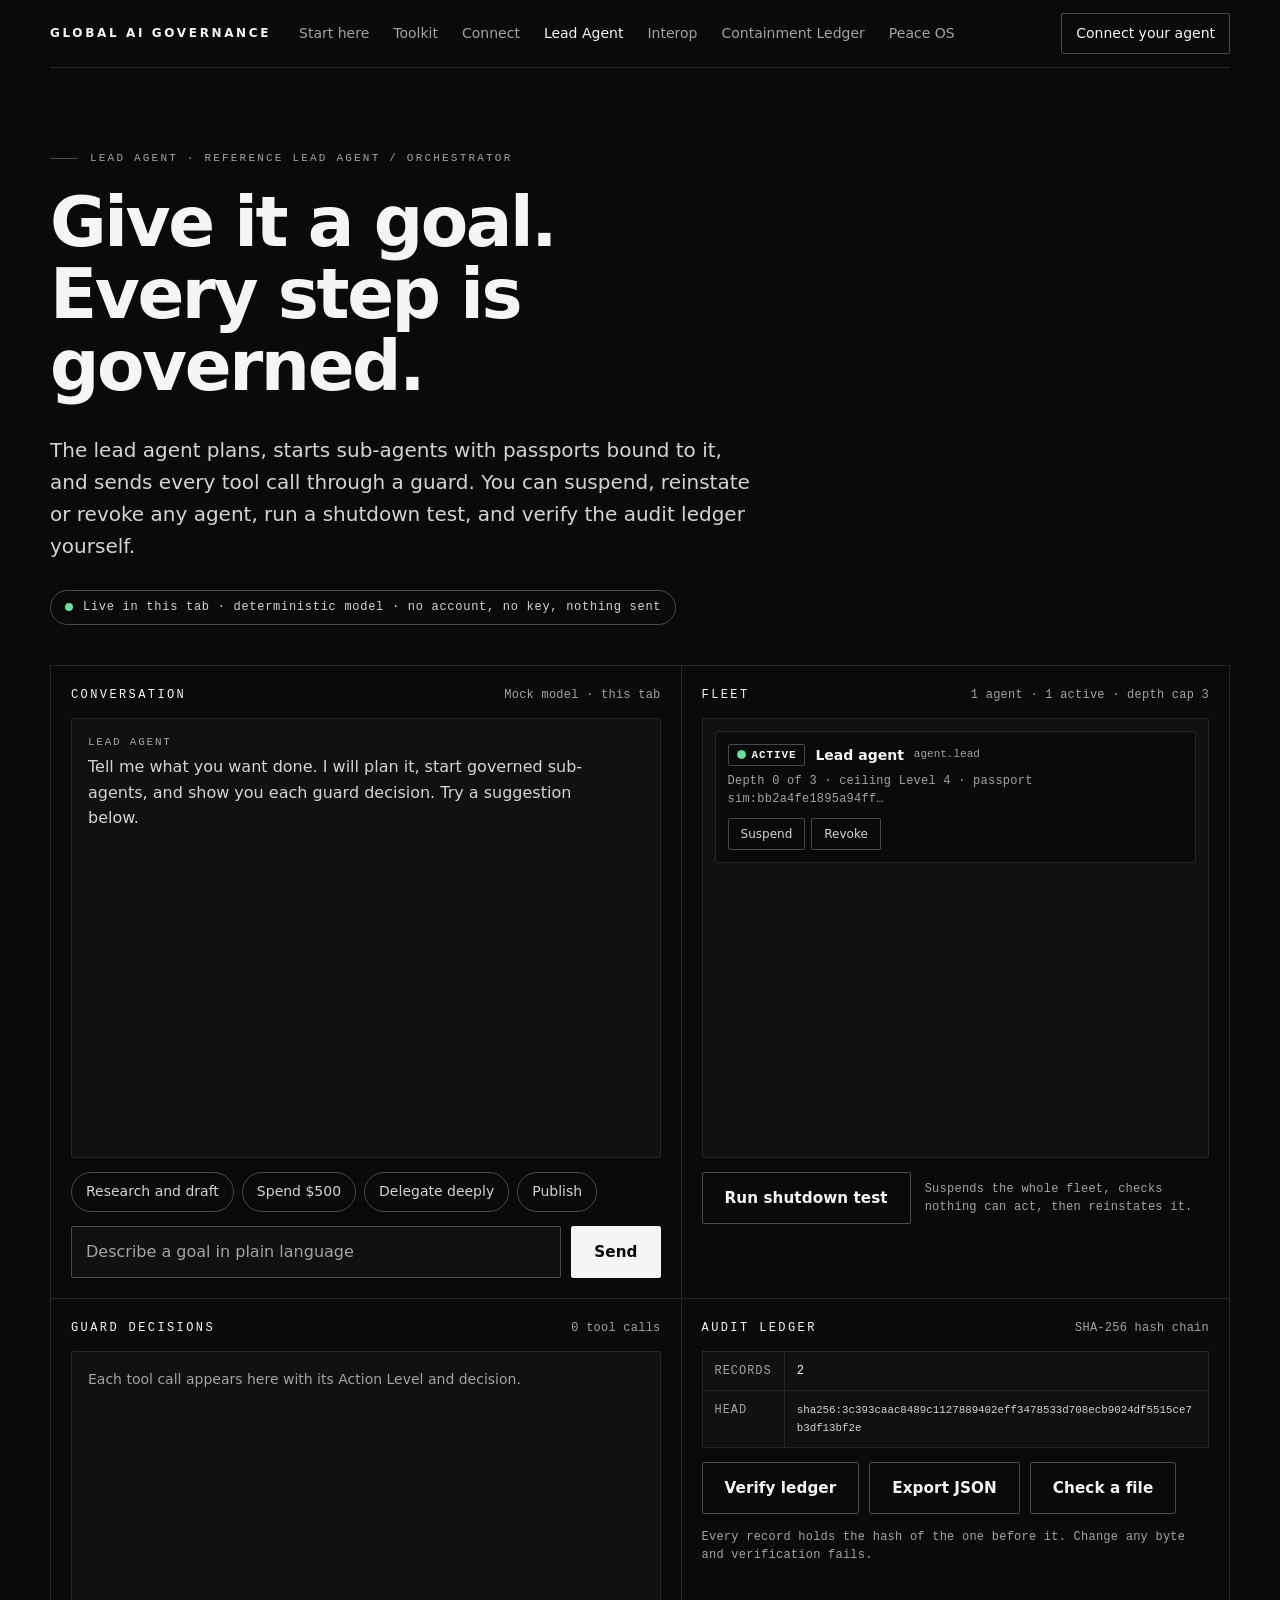
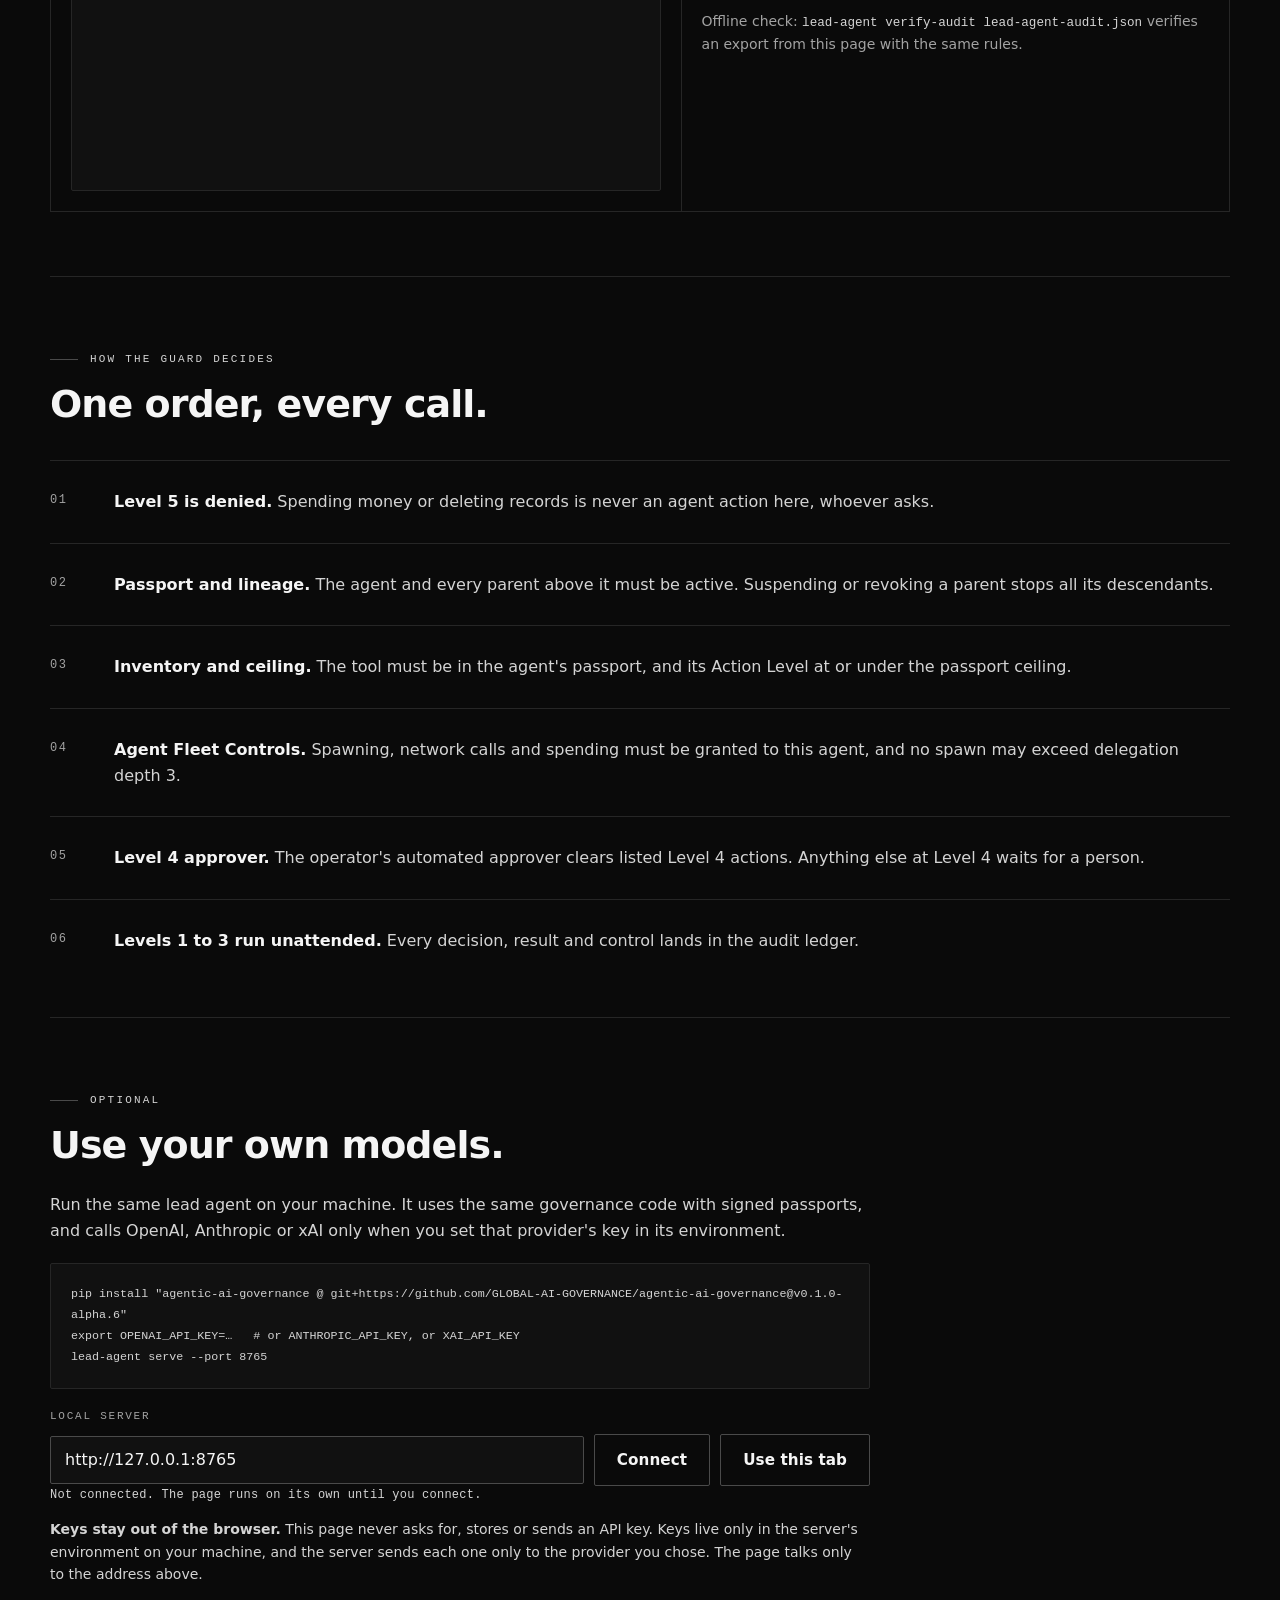
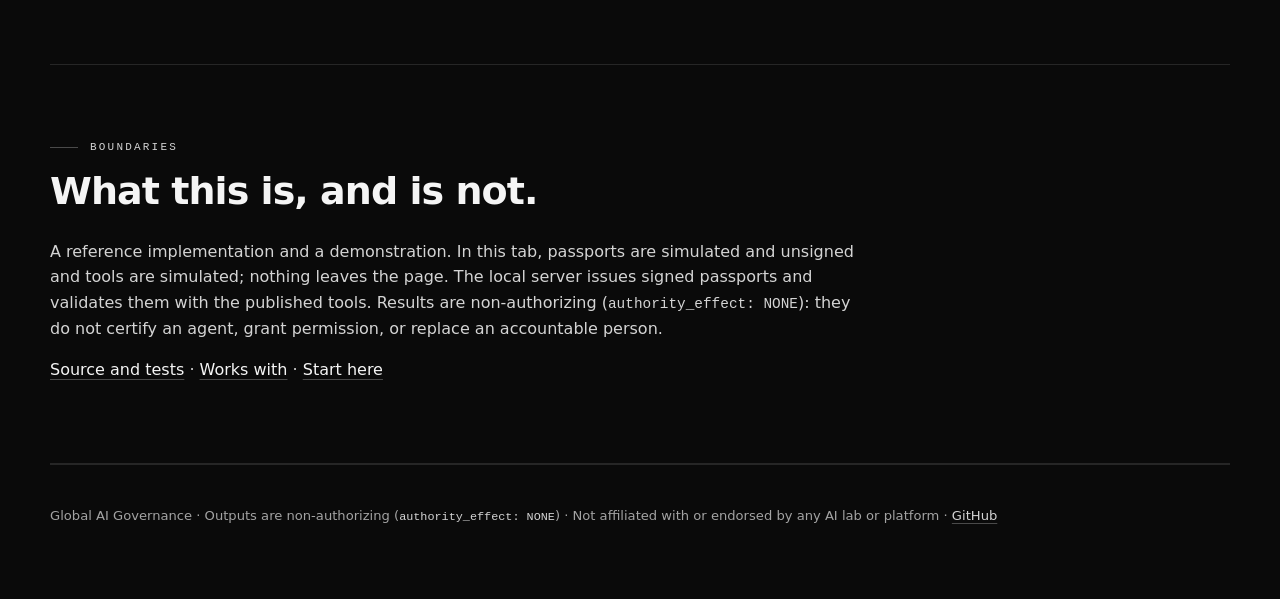
==== commit c32c436f: "Sync site versions from suite-manifest Regenerated by automation/scripts/sync_site_from_manifest.py " ====
--- a/web/lead-agent/index.html
+++ b/web/lead-agent/index.html
@@ -21,12 +21,12 @@
   <link rel="canonical" href="https://ai-governance.solutions/lead-agent/">
   <link rel="icon" href="../favicon.svg" type="image/svg+xml">
   <link rel="apple-touch-icon" href="../apple-touch-icon.png">
-  <link rel="preload" href="../styles.css?v=2.8.2" as="style">
-  <link rel="stylesheet" href="../styles.css?v=2.8.2">
-  <link rel="stylesheet" href="./lead-agent.css?v=2.8.2">
+  <link rel="preload" href="../styles.css?v=2.8.3" as="style">
+  <link rel="stylesheet" href="../styles.css?v=2.8.3">
+  <link rel="stylesheet" href="./lead-agent.css?v=2.8.3">
   <link rel="alternate" type="application/json" href="../machine-interface.json" title="Machine interface">
   <link rel="alternate" type="text/plain" href="../llms.txt" title="llms.txt">
-  <script type="module" src="./app.mjs?v=2.8.2"></script>
+  <script type="module" src="./app.mjs?v=2.8.3"></script>
 </head>
 <body class="la-body">
   <a class="skip-link" href="#top">Skip to main content</a>
--- a/web/styles.css
+++ b/web/styles.css
@@ -251,3 +251,4 @@
 .copy-wrap { position:relative; }
 .copy-wrap .copy-btn { position:absolute; top:8px; right:8px; z-index:1; }
 pre[tabindex] { overflow-x:auto; max-width:100%; }
+.plain-list { margin:16px 0 0; padding-left:1.15em; max-width:820px; }.plain-list li { color:var(--g-text-2); }.plain-list li + li { margin-top:10px; }
--- a/web/styles.css
+++ b/web/styles.css
@@ -251,3 +251,4 @@
 .copy-wrap { position:relative; }
 .copy-wrap .copy-btn { position:absolute; top:8px; right:8px; z-index:1; }
 pre[tabindex] { overflow-x:auto; max-width:100%; }
+.plain-list { margin:16px 0 0; padding-left:1.15em; max-width:820px; }.plain-list li { color:var(--g-text-2); }.plain-list li + li { margin-top:10px; }
